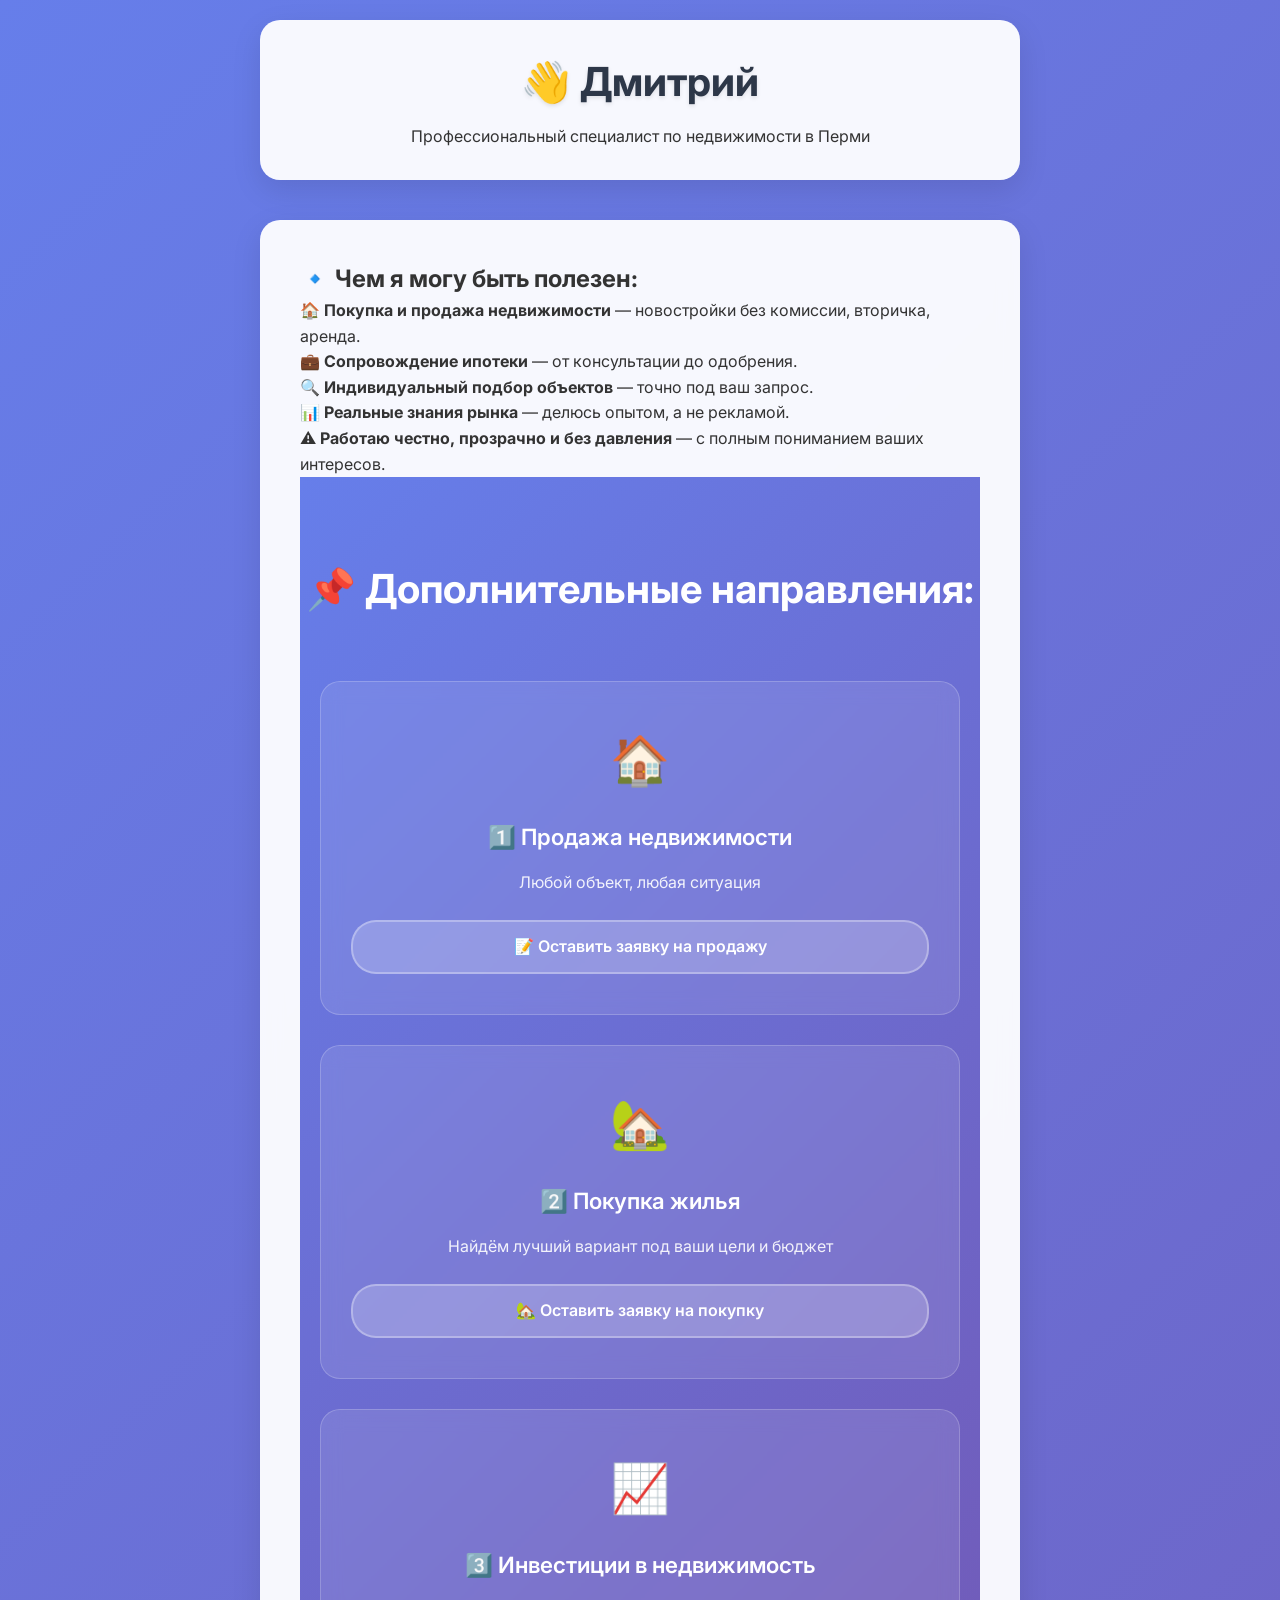
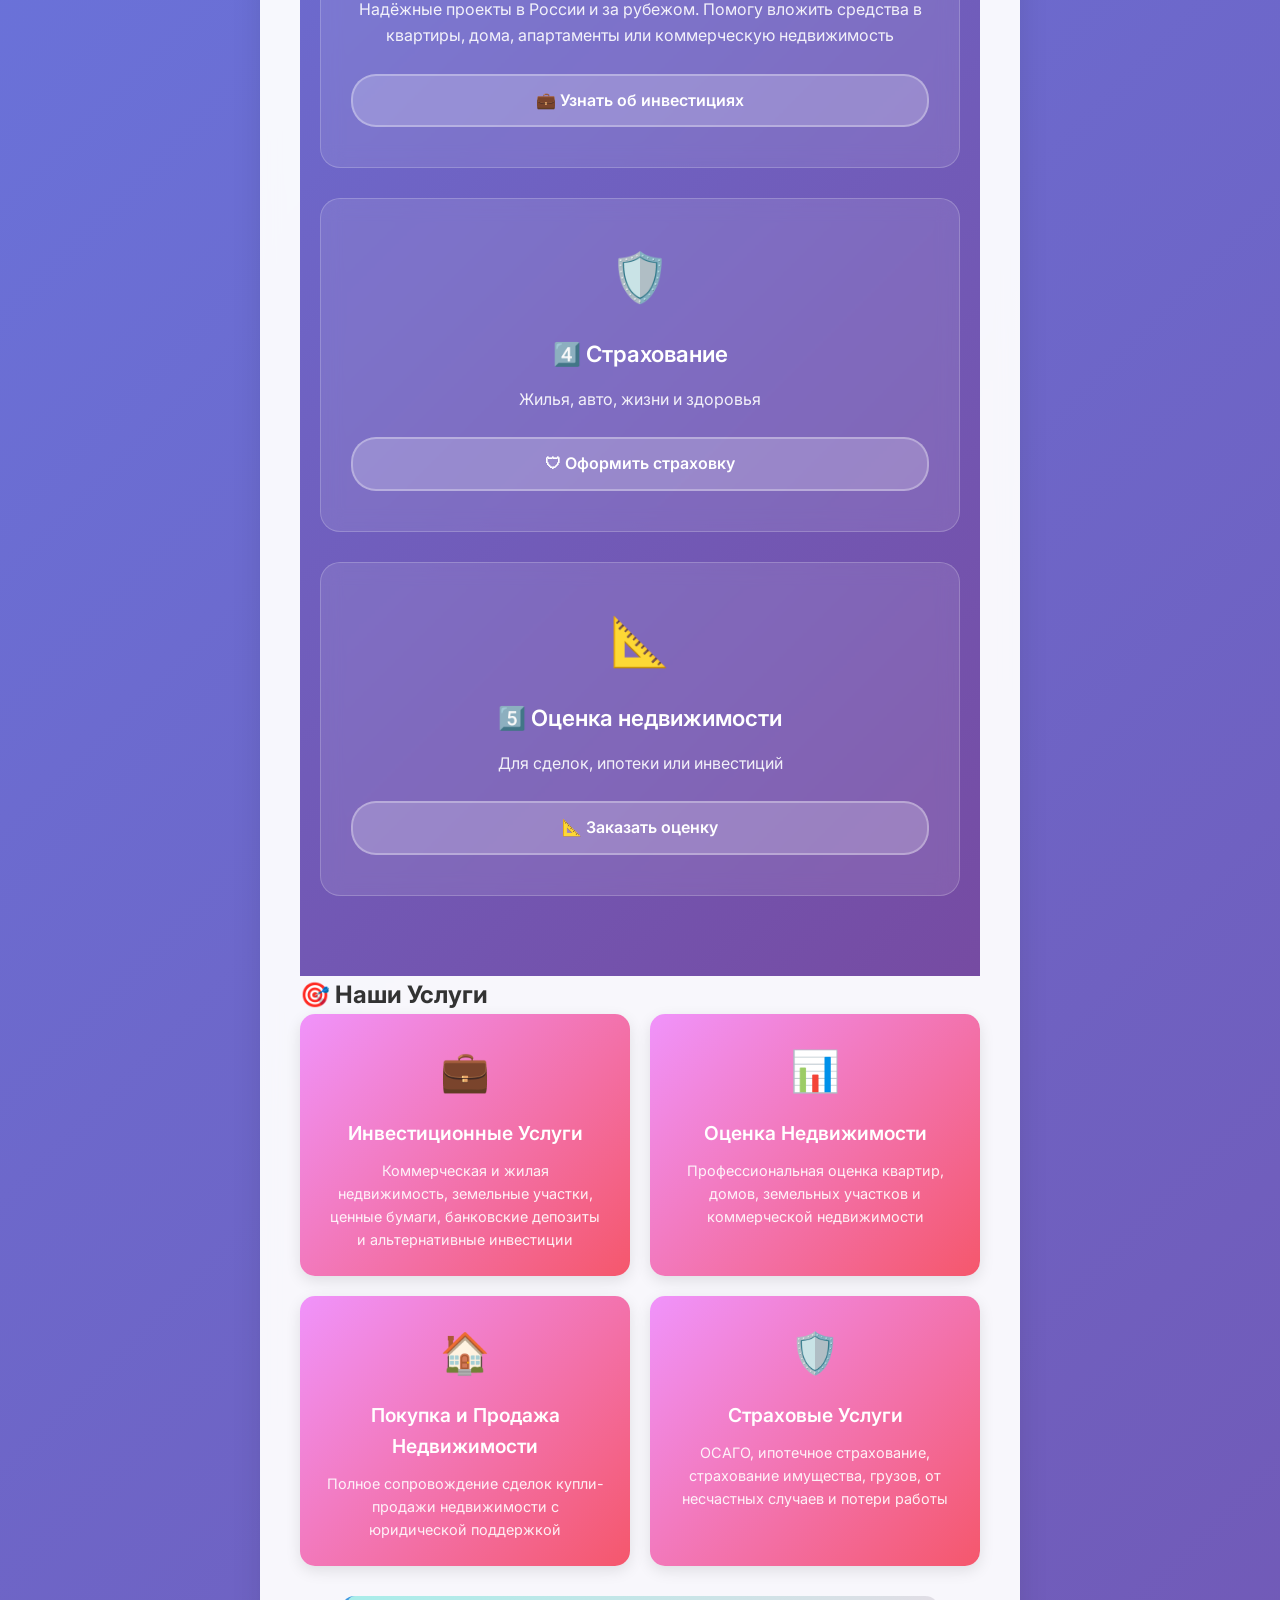
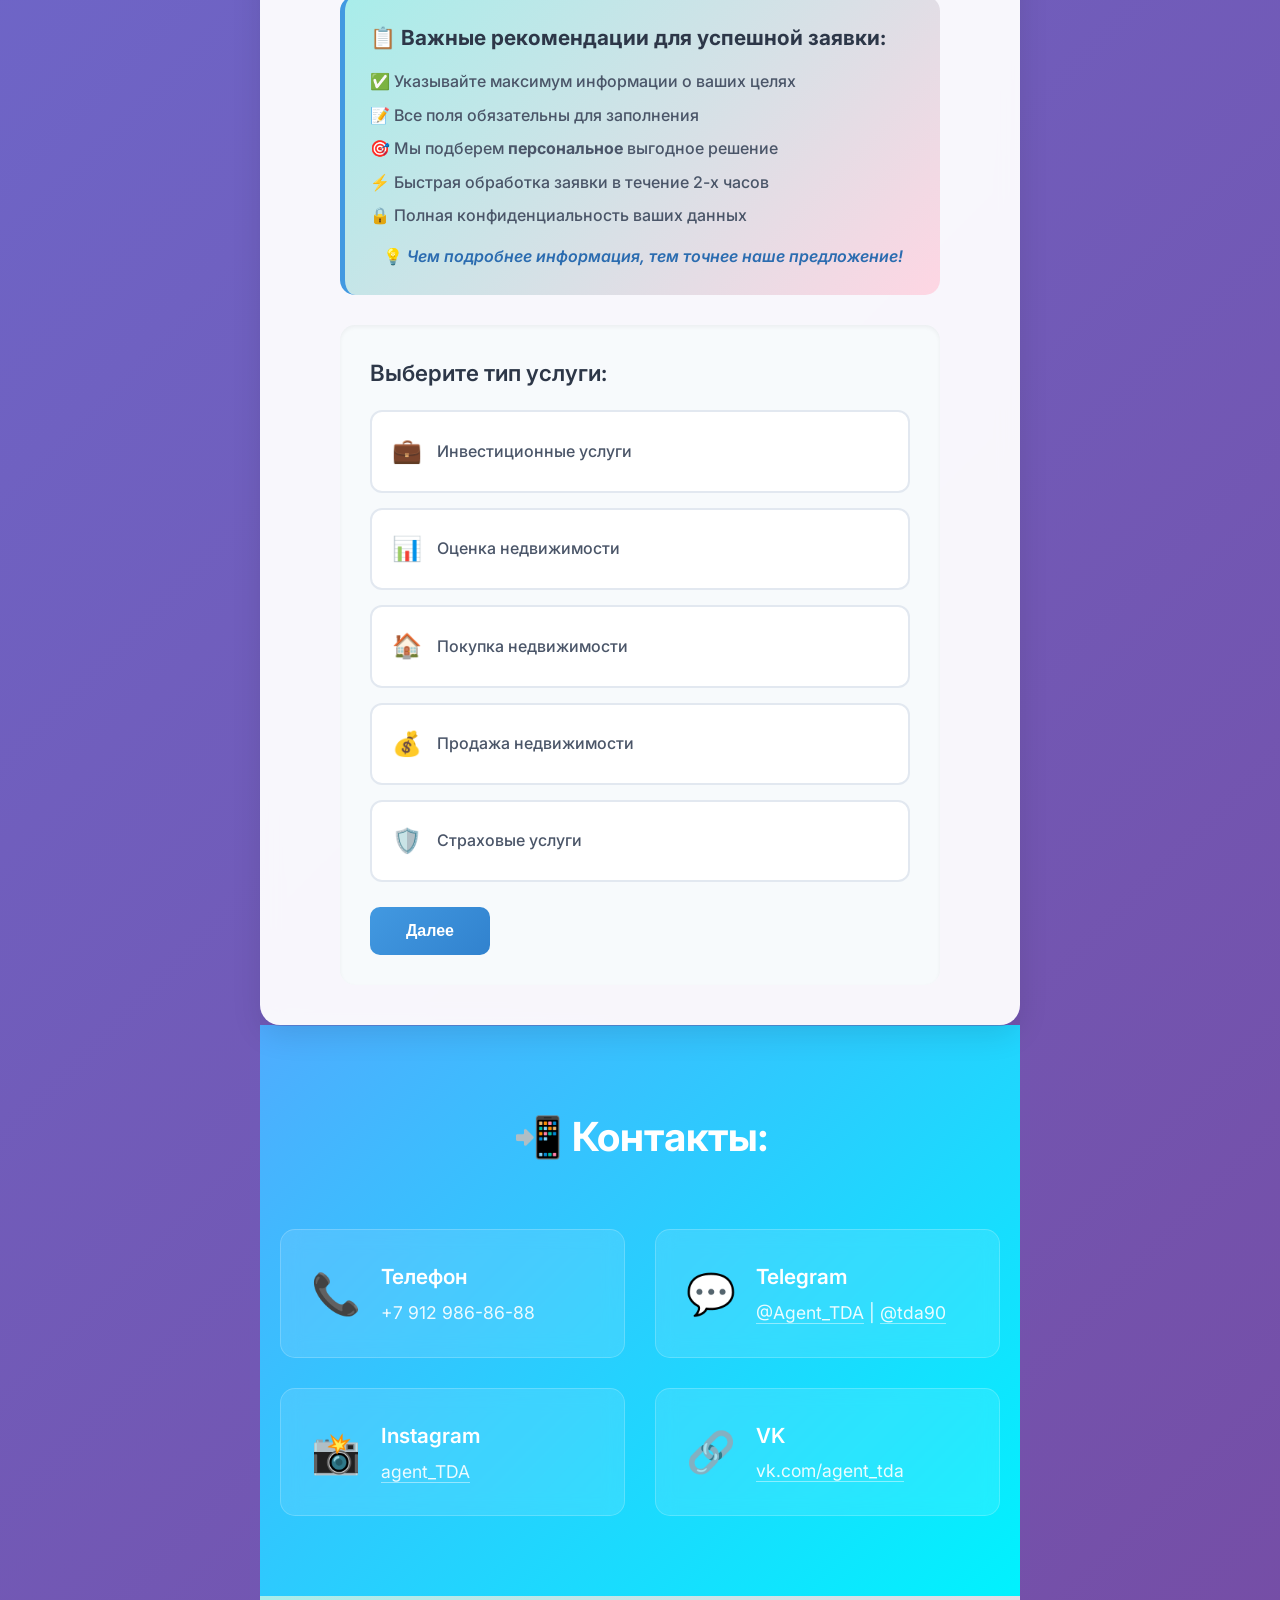
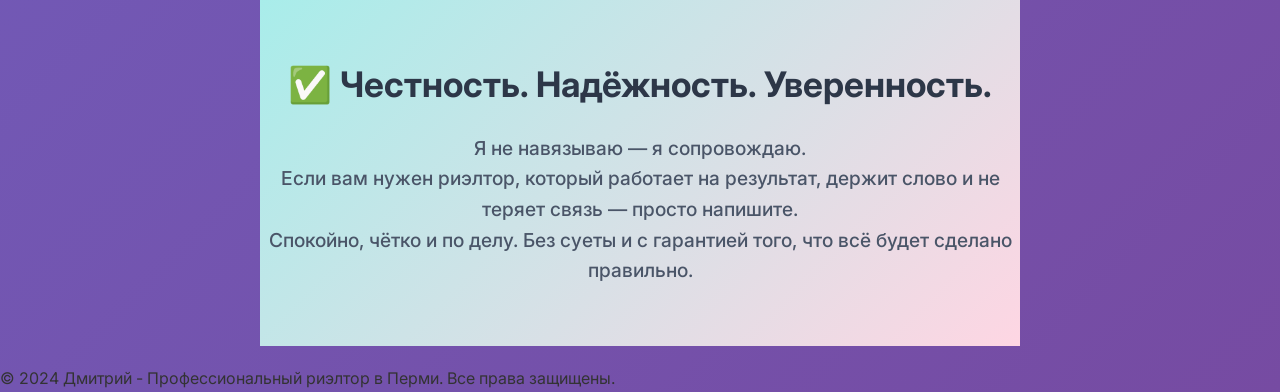
==== index.html @ 32c9fe20 "Add files via upload" ====
<!DOCTYPE html>
<html lang="ru">
<head>
    <meta charset="UTF-8">
    <meta name="viewport" content="width=device-width, initial-scale=1.0">
    <title>Дмитрий - Профессиональный риэлтор в Перми</title>
    <link rel="stylesheet" href="style.css">
    <link rel="preconnect" href="https://fonts.googleapis.com">
    <link rel="preconnect" href="https://fonts.gstatic.com" crossorigin>
    <link href="https://fonts.googleapis.com/css2?family=Inter:wght@300;400;500;600;700&display=swap" rel="stylesheet">
</head>
<body>
    <div class="container">
        <div class="header">
            <div class="logo">
                <h1>👋 Дмитрий</h1>
                <p class="tagline">Профессиональный специалист по недвижимости в Перми</p>
            </div>
        </div>

        <main class="main">
            <div class="welcome-section">
                <div class="intro-text">
                    <h2>🔹 Чем я могу быть полезен:</h2>
                    <div class="services-list">
                        <p>🏠 <strong>Покупка и продажа недвижимости</strong> — новостройки без комиссии, вторичка, аренда.</p>
                        <p>💼 <strong>Сопровождение ипотеки</strong> — от консультации до одобрения.</p>
                        <p>🔍 <strong>Индивидуальный подбор объектов</strong> — точно под ваш запрос.</p>
                        <p>📊 <strong>Реальные знания рынка</strong> — делюсь опытом, а не рекламой.</p>
                        <p>⚠️ <strong>Работаю честно, прозрачно и без давления</strong> — с полным пониманием ваших интересов.</p>
                    </div>
                </div>
            </div>

            <div class="services-section">
                <h2>📌 Дополнительные направления:</h2>
                <div class="services-grid">
                    <div class="service-card">
                        <div class="service-icon">🏠</div>
                        <h3>1️⃣ Продажа недвижимости</h3>
                        <p>Любой объект, любая ситуация</p>
                        <a href="https://t.me/tda_anketa_pBot?start=prodazha" class="service-btn" target="_blank">📝 Оставить заявку на продажу</a>
                    </div>
                    <div class="service-card">
                        <div class="service-icon">🏡</div>
                        <h3>2️⃣ Покупка жилья</h3>
                        <p>Найдём лучший вариант под ваши цели и бюджет</p>
                        <a href="https://t.me/tda_anketa_poBot?start=pokupka" class="service-btn" target="_blank">🏡 Оставить заявку на покупку</a>
                    </div>
                    <div class="service-card">
                        <div class="service-icon">📈</div>
                        <h3>3️⃣ Инвестиции в недвижимость</h3>
                        <p>Надёжные проекты в России и за рубежом. Помогу вложить средства в квартиры, дома, апартаменты или коммерческую недвижимость</p>
                        <a href="https://t.me/tda_anketa_invBot?start=investicii" class="service-btn" target="_blank">💼 Узнать об инвестициях</a>
                    </div>
                    <div class="service-card">
                        <div class="service-icon">🛡️</div>
                        <h3>4️⃣ Страхование</h3>
                        <p>Жилья, авто, жизни и здоровья</p>
                        <a href="https://t.me/tda_anketa_StrBot?start=strahovanie" class="service-btn" target="_blank">🛡 Оформить страховку</a>
                    </div>
                    <div class="service-card">
                        <div class="service-icon">📐</div>
                        <h3>5️⃣ Оценка недвижимости</h3>
                        <p>Для сделок, ипотеки или инвестиций</p>
                        <a href="https://t.me/tda_anketa_OceBot?start=ocenka" class="service-btn" target="_blank">📐 Заказать оценку</a>
                    </div>
                </div>
            </div>

            <div class="services">
                <h2>🎯 Наши Услуги</h2>
                <div class="benefits-grid">
                    <div class="benefit-card">
                        <span class="benefit-icon">💼</span>
                        <h3>Инвестиционные Услуги</h3>
                        <p>Коммерческая и жилая недвижимость, земельные участки, ценные бумаги, банковские депозиты и альтернативные инвестиции</p>
                    </div>
                    <div class="benefit-card">
                        <span class="benefit-icon">📊</span>
                        <h3>Оценка Недвижимости</h3>
                        <p>Профессиональная оценка квартир, домов, земельных участков и коммерческой недвижимости</p>
                    </div>
                    <div class="benefit-card">
                        <span class="benefit-icon">🏠</span>
                        <h3>Покупка и Продажа Недвижимости</h3>
                        <p>Полное сопровождение сделок купли-продажи недвижимости с юридической поддержкой</p>
                    </div>
                    <div class="benefit-card">
                        <span class="benefit-icon">🛡️</span>
                        <h3>Страховые Услуги</h3>
                        <p>ОСАГО, ипотечное страхование, страхование имущества, грузов, от несчастных случаев и потери работы</p>
                    </div>
                </div>
            </div>

            <div class="form-container">
                <div class="recommendations">
                    <h3>📋 Важные рекомендации для успешной заявки:</h3>
                    <ul>
                        <li>✅ Указывайте максимум информации о ваших целях</li>
                        <li>📝 Все поля обязательны для заполнения</li>
                        <li>🎯 Мы подберем <strong>персональное</strong> выгодное решение</li>
                        <li>⚡ Быстрая обработка заявки в течение 2-х часов</li>
                        <li>🔒 Полная конфиденциальность ваших данных</li>
                    </ul>
                    <p class="tip">💡 <em>Чем подробнее информация, тем точнее наше предложение!</em></p>
                </div>

                <form id="investmentForm" class="investment-form">
                    <div class="step" id="step1">
                        <h3>Выберите тип услуги:</h3>
                        <div class="options">
                            <label class="option">
                                <input type="radio" name="service_type" value="💼 Инвестиционные услуги">
                                <span class="option-content">
                                    <span class="option-icon">💼</span>
                                    <span class="option-text">Инвестиционные услуги</span>
                                </span>
                            </label>
                            <label class="option">
                                <input type="radio" name="service_type" value="📊 Оценка недвижимости">
                                <span class="option-content">
                                    <span class="option-icon">📊</span>
                                    <span class="option-text">Оценка недвижимости</span>
                                </span>
                            </label>
                            <label class="option">
                                <input type="radio" name="service_type" value="🏠 Покупка недвижимости">
                                <span class="option-content">
                                    <span class="option-icon">🏠</span>
                                    <span class="option-text">Покупка недвижимости</span>
                                </span>
                            </label>
                            <label class="option">
                                <input type="radio" name="service_type" value="💰 Продажа недвижимости">
                                <span class="option-content">
                                    <span class="option-icon">💰</span>
                                    <span class="option-text">Продажа недвижимости</span>
                                </span>
                            </label>
                            <label class="option">
                                <input type="radio" name="service_type" value="🛡️ Страховые услуги">
                                <span class="option-content">
                                    <span class="option-icon">🛡️</span>
                                    <span class="option-text">Страховые услуги</span>
                                </span>
                            </label>
                        </div>
                        <button type="button" class="btn btn-primary" onclick="nextStep(2)">Далее</button>
                    </div>

                    <div class="step" id="step1_investment" style="display: none;">
                        <h3>💼 Выберите направление инвестиций:</h3>
                        <div class="options">
                            <a href="#" class="option-link" data-bot="investment">
                                <div class="option">
                                    <span>🏢 Коммерческая недвижимость</span>
                                </div>
                            </a>
                            <a href="#" class="option-link" data-bot="investment">
                                <div class="option">
                                    <span>🏠 Жилая недвижимость</span>
                                </div>
                            </a>
                            <a href="#" class="option-link" data-bot="investment">
                                <div class="option">
                                    <span>🌱 Земельные участки</span>
                                </div>
                            </a>
                            <a href="#" class="option-link" data-bot="investment">
                                <div class="option">
                                    <span>📈 Ценные бумаги</span>
                                </div>
                            </a>
                            <a href="#" class="option-link" data-bot="investment">
                                <div class="option">
                                    <span>🏦 Банковские депозиты</span>
                                </div>
                            </a>
                            <a href="#" class="option-link" data-bot="investment">
                                <div class="option">
                                    <span>💎 Альтернативные инвестиции</span>
                                </div>
                            </a>
                        </div>
                        <p class="hint">💡 <em>Нажмите на интересующее направление для перехода к Telegram-боту</em></p>
                    </div>

                    <div class="step" id="step1_appraisal" style="display: none;">
                        <h3>🏠 Выберите тип объекта для оценки:</h3>
                        <div class="options">
                            <a href="#" class="option-link" data-bot="appraisal">
                                <div class="option">
                                    <span>🏠 Квартира</span>
                                </div>
                            </a>
                            <a href="#" class="option-link" data-bot="appraisal">
                                <div class="option">
                                    <span>🏡 Дом</span>
                                </div>
                            </a>
                            <a href="#" class="option-link" data-bot="appraisal">
                                <div class="option">
                                    <span>🌱 Земельный участок</span>
                                </div>
                            </a>
                            <a href="#" class="option-link" data-bot="appraisal">
                                <div class="option">
                                    <span>🏢 Коммерческая недвижимость</span>
                                </div>
                            </a>
                        </div>
                        <p class="hint">💡 <em>Нажмите на тип объекта для перехода к Telegram-боту оценки</em></p>
                    </div>

                    <div class="step" id="step1_property" style="display: none;">
                        <h3>🏠 Выберите услугу по недвижимости:</h3>
                        <div class="options">
                            <a href="#" class="option-link" data-bot="property_buy">
                                <div class="option">
                                    <span>🛒 Покупка недвижимости</span>
                                </div>
                            </a>
                            <a href="#" class="option-link" data-bot="property_sell">
                                <div class="option">
                                    <span>💰 Продажа недвижимости</span>
                                </div>
                            </a>
                        </div>
                        <p class="hint">💡 <em>Выберите нужную услугу для перехода к соответствующему Telegram-боту</em></p>
                    </div>

                    <div class="step" id="step1_insurance" style="display: none;">
                        <h3>🛡️ Выберите тип страхования:</h3>
                        <div class="options">
                            <a href="#" class="option-link" data-bot="insurance_osago">
                                <div class="option">
                                    <span>🚗 ОСАГО</span>
                                </div>
                            </a>
                            <a href="#" class="option-link" data-bot="insurance_mortgage">
                                <div class="option">
                                    <span>🏠 Ипотечное страхование</span>
                                </div>
                            </a>
                            <a href="#" class="option-link" data-bot="insurance_property">
                                <div class="option">
                                    <span>🏡 Страхование имущества</span>
                                </div>
                            </a>
                            <a href="#" class="option-link" data-bot="insurance_cargo">
                                <div class="option">
                                    <span>📦 Страхование грузов</span>
                                </div>
                            </a>
                            <a href="#" class="option-link" data-bot="insurance_tick">
                                <div class="option">
                                    <span>🦟 Антиклещевое страхование</span>
                                </div>
                            </a>
                            <a href="#" class="option-link" data-bot="insurance_accident">
                                <div class="option">
                                    <span>⚕️ От несчастных случаев</span>
                                </div>
                            </a>
                            <a href="#" class="option-link" data-bot="insurance_unemployment">
                                <div class="option">
                                    <span>💼 От потери работы</span>
                                </div>
                            </a>
                        </div>
                        <p class="hint">💡 <em>Выберите тип страхования для перехода к соответствующему Telegram-боту</em></p>
                    </div>

                    <div class="step" id="step2" style="display: none;">
                        <h3>💰 Укажите сумму или бюджет:</h3>
                        <input type="text" id="amount" name="amount" placeholder="Например: 500000, 1000000, 5000000" required>
                        <p class="hint">💡 <em>Например: 500000, 1000000, 5000000</em></p>
                        <div class="step-buttons">
                            <button type="button" class="btn btn-secondary" onclick="prevStep(1)">🔙 Назад</button>
                            <button type="button" class="btn btn-primary" onclick="nextStep(3)">Далее</button>
                        </div>
                    </div>

                    <div class="step" id="step3" style="display: none;">
                        <h3>📅 Укажите срок или период:</h3>
                        <input type="text" id="term" name="term" placeholder="Например: 6 месяцев, 1 год, 2-3 года, долгосрочно" required>
                        <p class="hint">⏰ <em>Например: 6 месяцев, 1 год, 2-3 года, долгосрочно</em></p>
                        <p class="tip">💡 <strong>Подсказка:</strong> Чем дольше срок, тем выше потенциальная доходность! 📈</p>
                        <div class="step-buttons">
                            <button type="button" class="btn btn-secondary" onclick="prevStep(2)">🔙 Назад</button>
                            <button type="button" class="btn btn-primary" onclick="nextStep(4)">Далее</button>
                        </div>
                    </div>

                    <div class="step" id="step4" style="display: none;">
                        <h3>📝 Замечательно! Есть ли у вас дополнительные пожелания или комментарии?</h3>
                        <textarea id="comment" name="comment" placeholder="Например: предпочтения по регионам, уровень риска, особые требования" rows="4"></textarea>
                        <p class="hint">💭 <em>Например: предпочтения по регионам, уровень риска, особые требования</em></p>
                        <p class="tip">✨ Любая дополнительная информация поможет нам подобрать идеальный вариант!</p>
                        <div class="step-buttons">
                            <button type="button" class="btn btn-secondary" onclick="prevStep(3)">🔙 Назад</button>
                            <button type="button" class="btn btn-primary" onclick="nextStep(5)">Далее</button>
                        </div>
                    </div>

                    <div class="step" id="step5" style="display: none;">
                        <h3>📸 Хотите добавить фотографии?</h3>
                        <p class="description">🖼️ Вы можете приложить изображения, которые помогут лучше понять ваши потребности:</p>
                        <ul class="photo-examples">
                            <li>• Примеры желаемой недвижимости</li>
                            <li>• Документы или справки</li>
                            <li>• Любые визуальные материалы</li>
                        </ul>
                        <p class="tip">💡 <em>Фото помогут нашим экспертам дать более точные рекомендации!</em></p>
                        
                        <div class="photo-upload">
                            <input type="file" id="photos" name="photos" multiple accept="image/*" onchange="handlePhotoUpload(event)">
                            <label for="photos" class="upload-label">
                                <span class="upload-icon">📷</span>
                                <span>Выберите фотографии</span>
                            </label>
                            <div id="photoPreview" class="photo-preview"></div>
                        </div>
                        
                        <div class="step-buttons">
                            <button type="button" class="btn btn-secondary" onclick="prevStep(4)">🔙 Назад</button>
                            <button type="button" class="btn btn-primary" onclick="nextStep(6)">Далее</button>
                        </div>
                    </div>

                    <div class="step" id="step6" style="display: none;">
                        <h3>📞 Почти готово! Укажите ваше имя и номер телефона для связи:</h3>
                        <input type="text" id="contact" name="contact" placeholder="Например: Иван Петров, +7 (999) 123-45-67" required>
                        <p class="hint">👤 <em>Например: Иван Петров, +7 (999) 123-45-67</em></p>
                        <p class="security">🔒 Ваши данные надежно защищены и используются только для связи с вами!</p>
                        <div class="step-buttons">
                            <button type="button" class="btn btn-secondary" onclick="prevStep(5)">🔙 Назад</button>
                            <button type="submit" class="btn btn-success">🚀 Отправить заявку</button>
                        </div>
                    </div>
                </form>
            </div>
        </main>

        <div class="contact-section">
            <h2>📲 Контакты:</h2>
            <div class="contact-info">
                <div class="contact-item">
                    <span class="contact-icon">📞</span>
                    <div>
                        <h3>Телефон</h3>
                        <p>+7 912 986-86-88</p>
                    </div>
                </div>
                <div class="contact-item">
                    <span class="contact-icon">💬</span>
                    <div>
                        <h3>Telegram</h3>
                        <p><a href="https://t.me/Agent_TDA" target="_blank">@Agent_TDA</a> | <a href="https://t.me/tda90" target="_blank">@tda90</a></p>
                    </div>
                </div>
                <div class="contact-item">
                    <span class="contact-icon">📸</span>
                    <div>
                        <h3>Instagram</h3>
                        <p><a href="https://www.instagram.com/agent_TDA" target="_blank">agent_TDA</a></p>
                    </div>
                </div>
                <div class="contact-item">
                    <span class="contact-icon">🔗</span>
                    <div>
                        <h3>VK</h3>
                        <p><a href="https://vk.com/agent_tda" target="_blank">vk.com/agent_tda</a></p>
                    </div>
                </div>
            </div>
        </div>

         <div class="motto-section">
             <h2>✅ Честность. Надёжность. Уверенность.</h2>
             <p>Я не навязываю — я сопровождаю.<br>
             Если вам нужен риэлтор, который работает на результат, держит слово и не теряет связь — просто напишите.<br>
             Спокойно, чётко и по делу. Без суеты и с гарантией того, что всё будет сделано правильно.</p>
         </div>

         <div id="successModal" class="modal" style="display: none;">
            <div class="modal-content">
                <h2>🎉 Поздравляем! Ваша заявка успешно отправлена!</h2>
                <div class="success-details">
                    <p>✅ Заявка принята и передана нашим экспертам</p>
                    <p>📞 Наш консультант свяжется с вами в течение 2-х часов</p>
                    <p>💼 Мы подготовим персональное предложение</p>
                </div>
                <p class="success-message">🚀 <strong>Спасибо за доверие! Вместе к финансовому успеху!</strong> 💎</p>
                <button class="btn btn-primary" onclick="closeModal()">Закрыть</button>
            </div>
        </div>
    </div>

    <footer>
        <p>&copy; 2024 Дмитрий - Профессиональный риэлтор в Перми. Все права защищены.</p>
    </footer>

    <script src="script.js"></script>
</body>
</html>
---- style.css ----
* {
    margin: 0;
    padding: 0;
    box-sizing: border-box;
}

body {
    font-family: 'Inter', -apple-system, BlinkMacSystemFont, 'Segoe UI', Roboto, sans-serif;
    line-height: 1.6;
    color: #333;
    background: linear-gradient(135deg, #667eea 0%, #764ba2 100%);
    min-height: 100vh;
}

.container {
    max-width: 800px;
    margin: 0 auto;
    padding: 20px;
}

.header {
    text-align: center;
    margin-bottom: 40px;
    background: rgba(255, 255, 255, 0.95);
    border-radius: 20px;
    padding: 30px;
    box-shadow: 0 10px 30px rgba(0, 0, 0, 0.1);
    backdrop-filter: blur(10px);
}

.header h1 {
    font-size: 2.5rem;
    font-weight: 700;
    color: #2d3748;
    margin-bottom: 10px;
    text-shadow: 0 2px 4px rgba(0, 0, 0, 0.1);
}

.subtitle {
    font-size: 1.2rem;
    color: #4a5568;
    font-weight: 500;
}

.main {
    background: rgba(255, 255, 255, 0.95);
    border-radius: 20px;
    padding: 40px;
    box-shadow: 0 10px 30px rgba(0, 0, 0, 0.1);
    backdrop-filter: blur(10px);
}

.benefits {
    margin-bottom: 40px;
}

.services-section {
    padding: 80px 0;
    background: linear-gradient(135deg, #667eea 0%, #764ba2 100%);
    color: white;
}

.services-section h2 {
    text-align: center;
    margin-bottom: 60px;
    font-size: 2.5rem;
    font-weight: 700;
    color: white;
}

.services-grid {
    display: grid;
    grid-template-columns: repeat(auto-fit, minmax(320px, 1fr));
    gap: 30px;
    max-width: 1400px;
    margin: 0 auto;
    padding: 0 20px;
}

.service-card {
    background: rgba(255, 255, 255, 0.1);
    padding: 40px 30px;
    border-radius: 20px;
    text-align: center;
    backdrop-filter: blur(10px);
    border: 1px solid rgba(255, 255, 255, 0.2);
    transition: all 0.3s ease;
    display: flex;
    flex-direction: column;
    justify-content: space-between;
}

.service-card:hover {
    transform: translateY(-10px);
    background: rgba(255, 255, 255, 0.2);
}

.service-icon {
    font-size: 3rem;
    margin-bottom: 20px;
    display: block;
}

.service-card h3 {
    font-size: 1.4rem;
    margin-bottom: 15px;
    font-weight: 600;
}

.service-card p {
    font-size: 1rem;
    line-height: 1.6;
    opacity: 0.9;
    margin-bottom: 25px;
    flex-grow: 1;
}

.service-btn {
    display: inline-block;
    background: rgba(255, 255, 255, 0.2);
    color: white;
    padding: 12px 24px;
    border-radius: 25px;
    text-decoration: none;
    font-weight: 600;
    transition: all 0.3s ease;
    border: 2px solid rgba(255, 255, 255, 0.3);
    margin-top: auto;
}

.service-btn:hover {
    background: rgba(255, 255, 255, 0.3);
    transform: scale(1.05);
    border-color: rgba(255, 255, 255, 0.5);
}

.benefits h2 {
    font-size: 1.8rem;
    color: #2d3748;
    margin-bottom: 20px;
    text-align: center;
    font-weight: 600;
}

.benefits-grid {
    display: grid;
    grid-template-columns: repeat(auto-fit, minmax(250px, 1fr));
    gap: 20px;
    margin-bottom: 30px;
}

.benefit-card {
    background: linear-gradient(135deg, #f093fb 0%, #f5576c 100%);
    color: white;
    padding: 25px;
    border-radius: 15px;
    text-align: center;
    box-shadow: 0 5px 15px rgba(0, 0, 0, 0.1);
    transition: transform 0.3s ease, box-shadow 0.3s ease;
}

.benefit-card:hover {
    transform: translateY(-5px);
    box-shadow: 0 10px 25px rgba(0, 0, 0, 0.2);
}

.benefit-icon {
    font-size: 2.5rem;
    display: block;
    margin-bottom: 15px;
}

.benefit-card h3 {
    font-size: 1.2rem;
    font-weight: 600;
    margin-bottom: 10px;
}

.benefit-card p {
    font-size: 0.9rem;
    opacity: 0.9;
}

.motto-section {
    padding: 60px 0;
    background: linear-gradient(135deg, #a8edea 0%, #fed6e3 100%);
    text-align: center;
}

.motto-section h2 {
    font-size: 2.2rem;
    color: #2d3748;
    margin-bottom: 20px;
    font-weight: 700;
}

.motto-section p {
    font-size: 1.2rem;
    color: #4a5568;
    max-width: 800px;
    margin: 0 auto;
    line-height: 1.6;
    font-weight: 500;
}

.form-container {
    max-width: 600px;
    margin: 0 auto;
}

.recommendations {
    background: linear-gradient(135deg, #a8edea 0%, #fed6e3 100%);
    padding: 25px;
    border-radius: 15px;
    margin-bottom: 30px;
    border-left: 5px solid #4299e1;
}

.recommendations h3 {
    color: #2d3748;
    margin-bottom: 15px;
    font-size: 1.3rem;
}

.recommendations ul {
    list-style: none;
    margin-bottom: 15px;
}

.recommendations li {
    margin-bottom: 8px;
    color: #4a5568;
    font-weight: 500;
}

.tip {
    color: #2b6cb0;
    font-weight: 600;
    text-align: center;
    margin-top: 15px;
}

.investment-form {
    background: #f7fafc;
    padding: 30px;
    border-radius: 15px;
    box-shadow: inset 0 2px 4px rgba(0, 0, 0, 0.05);
}

.step {
    animation: fadeIn 0.5s ease-in;
}

@keyframes fadeIn {
    from { opacity: 0; transform: translateY(20px); }
    to { opacity: 1; transform: translateY(0); }
}

.step h3 {
    color: #2d3748;
    margin-bottom: 20px;
    font-size: 1.4rem;
    font-weight: 600;
}

.options {
    display: flex;
    flex-direction: column;
    gap: 15px;
    margin-bottom: 25px;
}

.option {
    display: block;
    cursor: pointer;
    background: white;
    border: 2px solid #e2e8f0;
    border-radius: 12px;
    padding: 20px;
    transition: all 0.3s ease;
    position: relative;
}

.option:hover {
    border-color: #4299e1;
    box-shadow: 0 5px 15px rgba(66, 153, 225, 0.1);
    transform: translateY(-2px);
}

/* Стили для ссылок-опций */
.option-link {
    text-decoration: none;
    color: inherit;
    display: block;
}

.option-link:hover {
    text-decoration: none;
}

.option-link .option {
    justify-content: center;
    text-align: center;
}

.option-link .option:hover {
    background: linear-gradient(135deg, #4CAF50, #45a049);
    color: white;
    border-color: #4CAF50;
}

.option-link .option span {
    font-size: 18px;
    font-weight: 600;
}

/* Подсказка */
.hint {
    text-align: center;
    color: #666;
    font-size: 14px;
    margin-top: 15px;
    padding: 10px;
    background: #f9f9f9;
    border-radius: 8px;
    border-left: 4px solid #4CAF50;
}

.option input[type="radio"] {
    position: absolute;
    opacity: 0;
    cursor: pointer;
}

.option input[type="radio"]:checked + .option-content {
    color: #2b6cb0;
}

.option input[type="radio"]:checked {
    & ~ .option {
        border-color: #4299e1;
        background: linear-gradient(135deg, #ebf8ff 0%, #bee3f8 100%);
    }
}

.option-content {
    display: flex;
    align-items: center;
    gap: 15px;
}

.option-icon {
    font-size: 1.5rem;
}

.option-text {
    font-weight: 500;
    color: #4a5568;
}

input[type="text"], textarea {
    width: 100%;
    padding: 15px;
    border: 2px solid #e2e8f0;
    border-radius: 10px;
    font-size: 1rem;
    font-family: inherit;
    transition: border-color 0.3s ease, box-shadow 0.3s ease;
    background: white;
}

input[type="text"]:focus, textarea:focus {
    outline: none;
    border-color: #4299e1;
    box-shadow: 0 0 0 3px rgba(66, 153, 225, 0.1);
}

textarea {
    resize: vertical;
    min-height: 100px;
}

.hint {
    color: #718096;
    font-size: 0.9rem;
    margin-top: 8px;
    margin-bottom: 15px;
}

.photo-upload {
    margin: 20px 0;
}

.upload-label {
    display: inline-flex;
    align-items: center;
    gap: 10px;
    padding: 15px 25px;
    background: linear-gradient(135deg, #4299e1 0%, #3182ce 100%);
    color: white;
    border-radius: 10px;
    cursor: pointer;
    font-weight: 500;
    transition: all 0.3s ease;
    border: none;
}

.upload-label:hover {
    transform: translateY(-2px);
    box-shadow: 0 5px 15px rgba(66, 153, 225, 0.3);
}

.upload-icon {
    font-size: 1.2rem;
}

input[type="file"] {
    display: none;
}

.photo-preview {
    display: grid;
    grid-template-columns: repeat(auto-fill, minmax(100px, 1fr));
    gap: 10px;
    margin-top: 15px;
}

.photo-item {
    position: relative;
    border-radius: 8px;
    overflow: hidden;
    aspect-ratio: 1;
}

.photo-item img {
    width: 100%;
    height: 100%;
    object-fit: cover;
}

.photo-remove {
    position: absolute;
    top: 5px;
    right: 5px;
    background: rgba(239, 68, 68, 0.9);
    color: white;
    border: none;
    border-radius: 50%;
    width: 25px;
    height: 25px;
    cursor: pointer;
    font-size: 0.8rem;
    display: flex;
    align-items: center;
    justify-content: center;
}

.photo-examples {
    list-style: none;
    margin: 15px 0;
    color: #4a5568;
}

.photo-examples li {
    margin-bottom: 5px;
}

.step-buttons {
    display: flex;
    gap: 15px;
    justify-content: space-between;
    margin-top: 25px;
}

.btn {
    padding: 15px 30px;
    border: none;
    border-radius: 10px;
    font-size: 1rem;
    font-weight: 600;
    cursor: pointer;
    transition: all 0.3s ease;
    text-decoration: none;
    display: inline-flex;
    align-items: center;
    justify-content: center;
    min-width: 120px;
}

.btn-primary {
    background: linear-gradient(135deg, #4299e1 0%, #3182ce 100%);
    color: white;
}

.btn-primary:hover {
    transform: translateY(-2px);
    box-shadow: 0 5px 15px rgba(66, 153, 225, 0.3);
}

.btn-secondary {
    background: #e2e8f0;
    color: #4a5568;
}

.btn-secondary:hover {
    background: #cbd5e0;
    transform: translateY(-2px);
}

.btn-success {
    background: linear-gradient(135deg, #48bb78 0%, #38a169 100%);
    color: white;
    font-size: 1.1rem;
    padding: 18px 35px;
}

.btn-success:hover {
    transform: translateY(-2px);
    box-shadow: 0 5px 15px rgba(72, 187, 120, 0.3);
}

.security {
    background: #f0fff4;
    border: 1px solid #9ae6b4;
    border-radius: 8px;
    padding: 12px;
    color: #22543d;
    font-size: 0.9rem;
    margin-top: 10px;
}

.modal {
    position: fixed;
    top: 0;
    left: 0;
    width: 100%;
    height: 100%;
    background: rgba(0, 0, 0, 0.5);
    display: flex;
    align-items: center;
    justify-content: center;
    z-index: 1000;
    backdrop-filter: blur(5px);
}

.modal-content {
    background: white;
    padding: 40px;
    border-radius: 20px;
    text-align: center;
    max-width: 500px;
    margin: 20px;
    box-shadow: 0 20px 40px rgba(0, 0, 0, 0.2);
    animation: modalAppear 0.3s ease-out;
}

@keyframes modalAppear {
    from {
        opacity: 0;
        transform: scale(0.8) translateY(-50px);
    }
    to {
        opacity: 1;
        transform: scale(1) translateY(0);
    }
}

.modal-content h2 {
    color: #2d3748;
    margin-bottom: 20px;
    font-size: 1.8rem;
}

.success-details {
    margin: 25px 0;
    text-align: left;
}

.success-details p {
    margin-bottom: 10px;
    color: #4a5568;
    font-weight: 500;
}

.success-message {
    background: linear-gradient(135deg, #a8edea 0%, #fed6e3 100%);
    padding: 20px;
    border-radius: 10px;
    margin: 20px 0;
    color: #2d3748;
}

@media (max-width: 768px) {
    .container {
        padding: 10px;
    }
    
    .header {
        padding: 20px;
    }
    
    .header h1 {
        font-size: 2rem;
    }
    
    .main {
        padding: 20px;
    }
    
    .investment-form {
        padding: 20px;
    }
    
    .benefits-grid {
        grid-template-columns: 1fr;
    }
    
    .step-buttons {
        flex-direction: column;
    }
    
    .btn {
        width: 100%;
    }
    
    .modal-content {
        padding: 25px;
        margin: 10px;
    }
}

@media (max-width: 480px) {
    .header h1 {
        font-size: 1.6rem;
    }
    
    .subtitle {
        font-size: 1rem;
    }
    
    .option-content {
        flex-direction: column;
        text-align: center;
        gap: 10px;
    }
    
    .photo-preview {
        grid-template-columns: repeat(auto-fill, minmax(80px, 1fr));
    }
}

.contact-section {
    padding: 80px 0;
    background: linear-gradient(135deg, #4facfe 0%, #00f2fe 100%);
    color: white;
}

.contact-section h2 {
    text-align: center;
    margin-bottom: 60px;
    font-size: 2.5rem;
    font-weight: 700;
}

.contact-info {
    display: grid;
    grid-template-columns: repeat(auto-fit, minmax(280px, 1fr));
    gap: 30px;
    max-width: 1200px;
    margin: 0 auto;
    padding: 0 20px;
}

.contact-item {
    display: flex;
    align-items: center;
    background: rgba(255, 255, 255, 0.1);
    padding: 30px;
    border-radius: 15px;
    backdrop-filter: blur(10px);
    border: 1px solid rgba(255, 255, 255, 0.2);
    transition: all 0.3s ease;
}

.contact-item:hover {
    transform: translateY(-5px);
    background: rgba(255, 255, 255, 0.2);
}

.contact-icon {
    font-size: 2.5rem;
    margin-right: 20px;
}

.contact-item h3 {
    font-size: 1.3rem;
    margin-bottom: 5px;
    font-weight: 600;
}

.contact-item p {
    font-size: 1.1rem;
    opacity: 0.9;
}

.contact-item a {
    color: white;
    text-decoration: none;
    border-bottom: 1px solid rgba(255, 255, 255, 0.5);
    transition: all 0.3s ease;
}

.contact-item a:hover {
    border-bottom-color: white;
    opacity: 1;
}
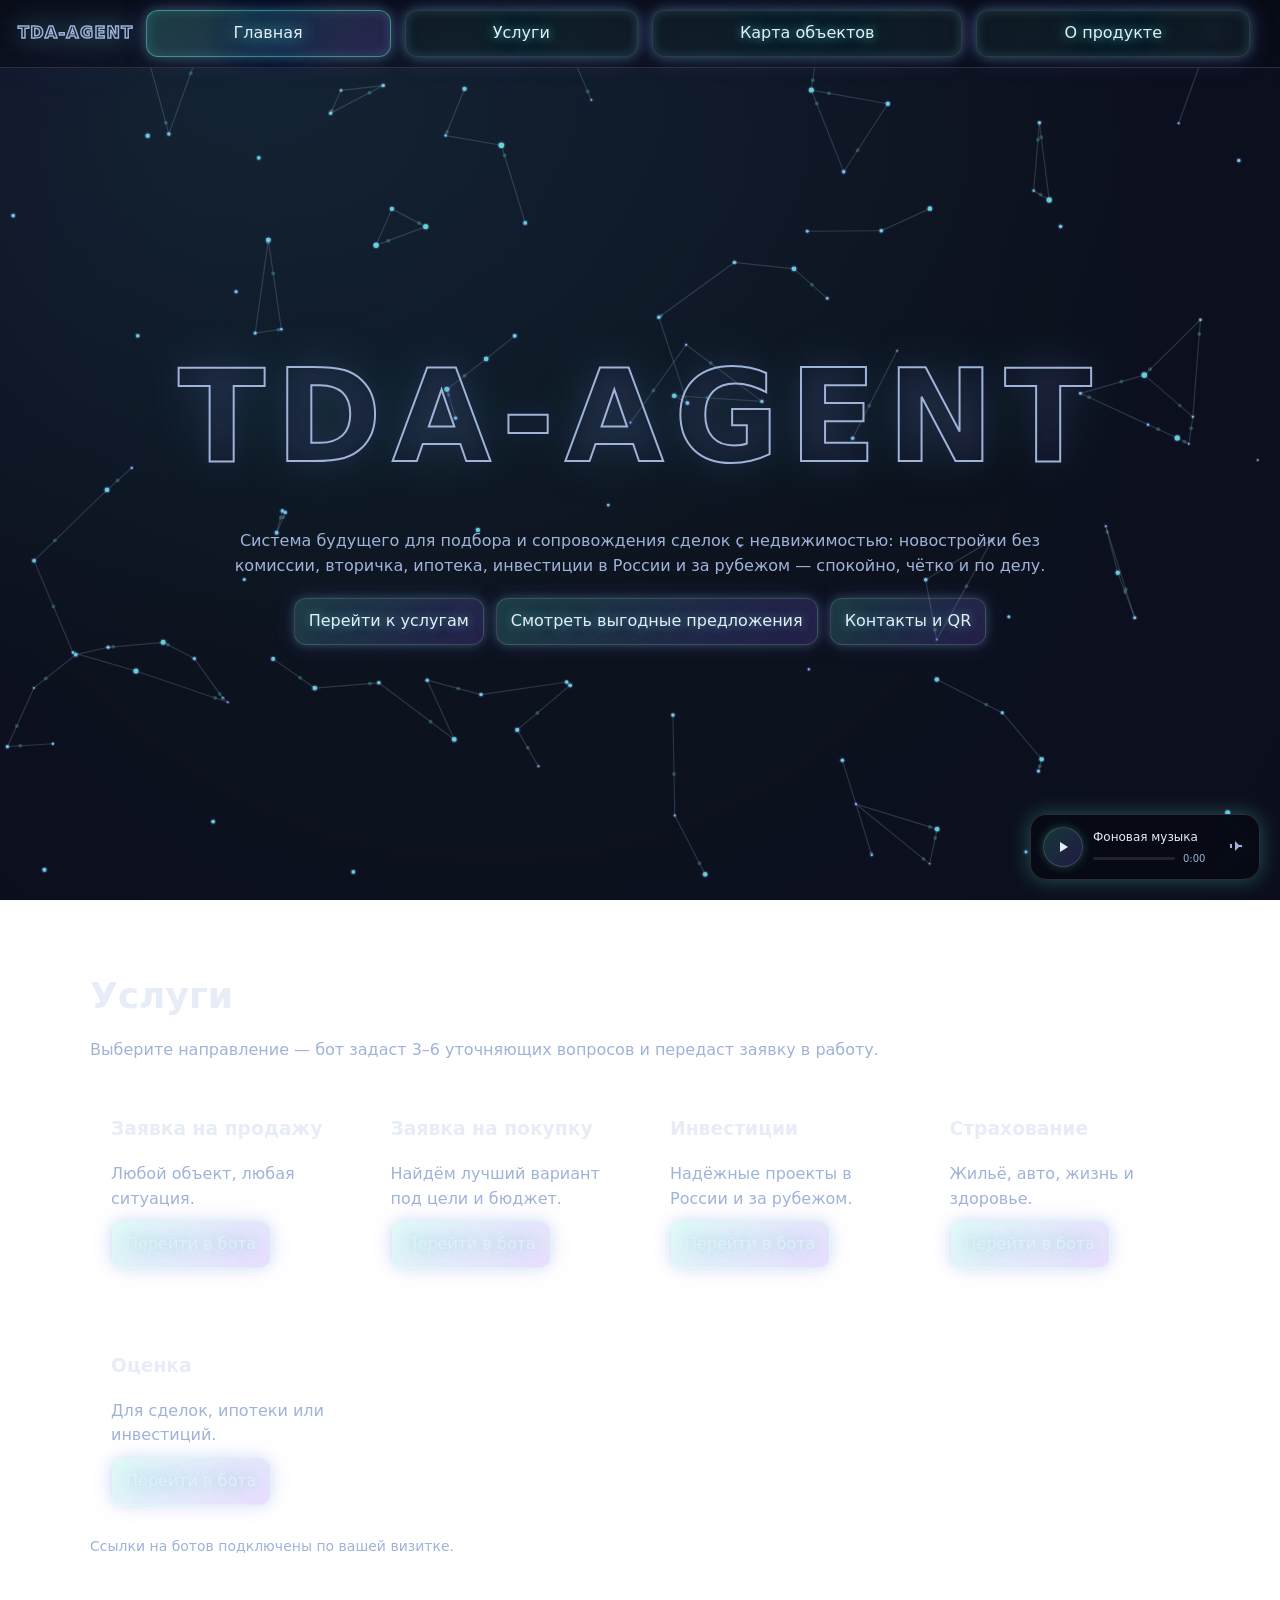
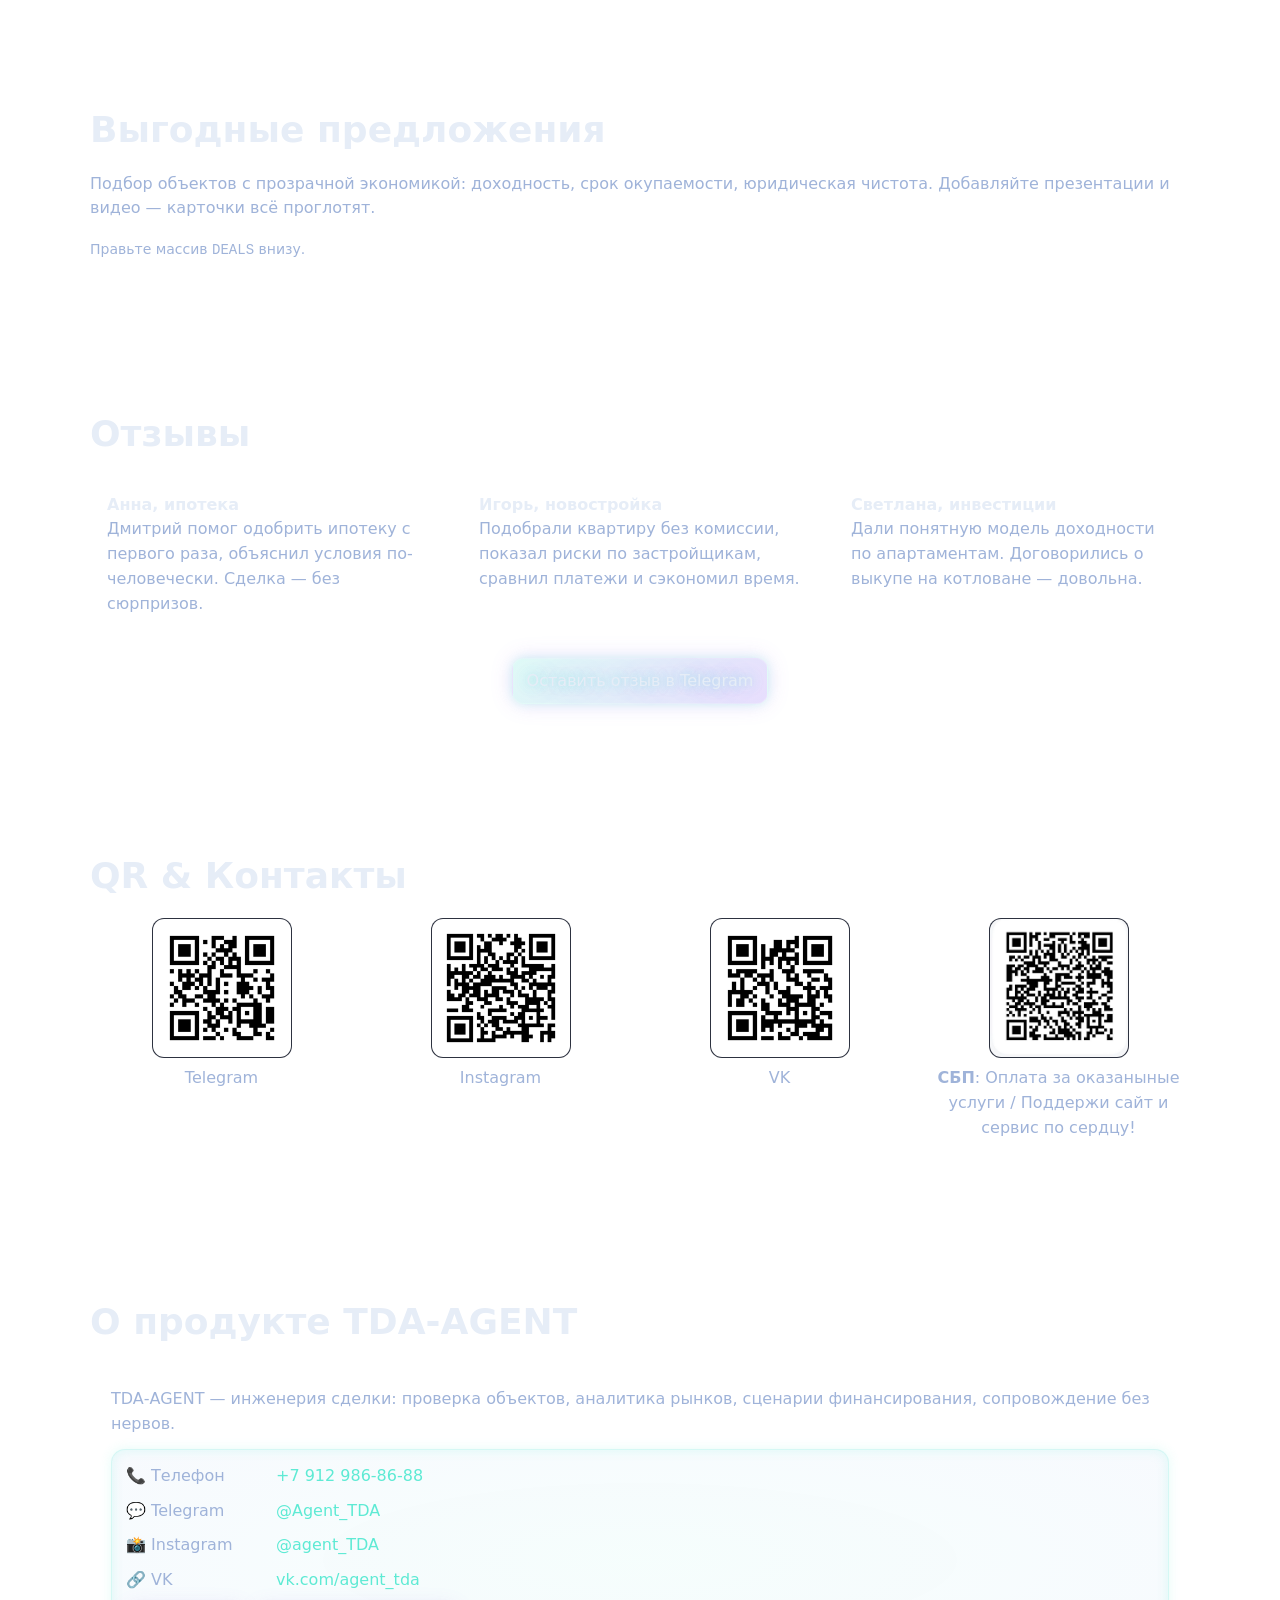
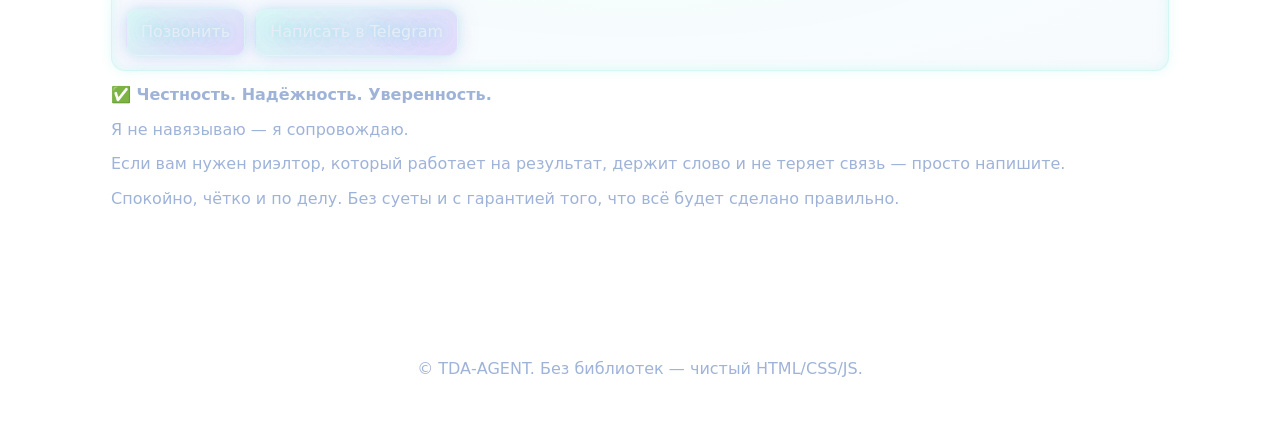
==== commit 206b6063: "Add files via upload" ====
--- a/index.html
+++ b/index.html
@@ -1,408 +1,681 @@
-<!DOCTYPE html>
+<!doctype html>
 <html lang="ru">
 <head>
-    <meta charset="UTF-8">
-    <meta name="viewport" content="width=device-width, initial-scale=1.0">
-    <title>Дмитрий - Профессиональный риэлтор в Перми</title>
-    <link rel="stylesheet" href="style.css">
-    <link rel="preconnect" href="https://fonts.googleapis.com">
-    <link rel="preconnect" href="https://fonts.gstatic.com" crossorigin>
-    <link href="https://fonts.googleapis.com/css2?family=Inter:wght@300;400;500;600;700&display=swap" rel="stylesheet">
+  <meta charset="utf-8"/>
+  <meta name="viewport" content="width=device-width, initial-scale=1"/>
+  <title>TDA‑AGENT — недвижимость и инвестиции</title>
+  <meta name="description" content="Новостройки без комиссии, вторичка, инвестиции РФ/зарубеж, ипотека, страхование, оценка.">
+  <style>
+    :root { --bg1:#070b14; --bg2:#0b1324; --panel:rgba(255,255,255,.04); --stroke:rgba(255,255,255,.14);
+            --text:#e6edf7; --muted:#9fb3d9; --accent:#5eead4; --violet:#8b5cf6; }
+    *{box-sizing:border-box}
+    html,body{margin:0;padding:0;background:radial-gradient(900px 600px at 20% 10%, #0f172a, var(--bg1)) fixed,
+                                      radial-gradient(1000px 700px at 80% 90%, #111827, var(--bg2)) fixed;
+              color:var(--text);font:16px/1.55 system-ui,-apple-system,Segoe UI,Inter,Roboto,Arial,sans-serif;scroll-behavior:smooth;overflow-x:hidden}
+    a{color:var(--accent);text-decoration:none}
+    .container{width:min(1100px,92vw);margin:0 auto}
+    /* Навигация во всю ширину */
+    nav .container{width:100%;max-width:100vw}
+    nav{position:sticky;top:0;z-index:50;background:linear-gradient(180deg, rgba(7,11,20,.85), rgba(7,11,20,.55));backdrop-filter: blur(8px);
+        border-bottom:1px solid var(--stroke)}
+    .nav-wrap{display:grid;grid-template-columns:auto 1fr auto;align-items:center;gap:12px;padding:10px 18px}
+    .brand{font-weight:900;letter-spacing:.08em;-webkit-text-stroke:1.5px #9fb3d9;color:transparent;filter:drop-shadow(0 0 12px rgba(94,234,212,.45)) drop-shadow(0 0 26px rgba(139,92,246,.35))}
+    .menu{display:flex;gap:14px;flex-wrap:nowrap;justify-content:space-evenly;flex:1}
+    .menu a{position:relative;flex:1 1 auto;text-align:center;padding:10px 14px;border-radius:12px;border:1px solid rgba(255,255,255,.14);
+            background:radial-gradient(120% 140% at 50% 50%, rgba(94,234,212,.08), rgba(139,92,246,.06));
+            color:var(--text);transform-style:preserve-3d;transition:transform .2s ease, box-shadow .2s ease, text-shadow .2s ease, background .2s ease, border-color .2s ease;
+            text-shadow:0 0 10px rgba(94,234,212,.6),0 0 22px rgba(94,234,212,.45),0 0 42px rgba(139,92,246,.35);
+            box-shadow:0 0 12px rgba(94,234,212,.30),0 0 26px rgba(139,92,246,.25),inset 0 0 12px rgba(94,234,212,.18);
+            transform:translateZ(var(--tz,0px)) rotateX(var(--rx,0deg)) rotateY(var(--ry,0deg))}
+    .menu a:hover{--tz:18px;border-color:rgba(94,234,212,.6);background:radial-gradient(120% 140% at 50% 50%, rgba(94,234,212,.18), rgba(139,92,246,.14));
+                  text-shadow:0 0 14px rgba(94,234,212,.9),0 0 34px rgba(94,234,212,.75),0 0 64px rgba(34,211,238,.6),0 0 96px rgba(139,92,246,.55);
+                  box-shadow:0 0 18px rgba(94,234,212,.65),0 0 40px rgba(139,92,246,.55),inset 0 0 18px rgba(94,234,212,.28)}
+    .menu a.active{border-color:rgba(94,234,212,.5);background:linear-gradient(135deg, rgba(94,234,212,.22), rgba(139,92,246,.22));
+                   text-shadow:0 0 16px rgba(94,234,212,.95),0 0 40px rgba(34,211,238,.7),0 0 80px rgba(139,92,246,.6)}
+    @media (max-width:900px){ .menu{flex-wrap:wrap;justify-content:center} .menu a{flex:0 1 auto} }
+    .btn{padding:10px 14px;border-radius:12px;background:linear-gradient(135deg, rgba(94,234,212,.2), rgba(139,92,246,.2));
+         border:1px solid var(--stroke);color:var(--text);transition:transform .2s ease, box-shadow .2s ease, text-shadow .2s ease;display:inline-flex;gap:8px;align-items:center;
+         transform-style:preserve-3d;box-shadow:0 0 10px rgba(94,234,212,.25),0 0 22px rgba(139,92,246,.18);text-shadow:0 0 10px rgba(94,234,212,.5),0 0 24px rgba(139,92,246,.4);
+         transform:translateZ(var(--tz,0px)) rotateX(var(--rx,0deg)) rotateY(var(--ry,0deg))}
+    .btn:hover{--tz:14px;box-shadow:0 0 18px rgba(94,234,212,.6),0 0 38px rgba(139,92,246,.5);text-shadow:0 0 14px rgba(94,234,212,.85),0 0 36px rgba(139,92,246,.6)}
+    header{position:relative;height:92vh;display:grid;place-items:center;overflow:hidden}
+    /* Глобальная анимация — на фоне всей страницы */
+    #neuro{position:fixed;inset:0;z-index:0;pointer-events:none}
+    body > *{position:relative;z-index:1}
+    .hero{position:relative;z-index:2;text-align:center}
+    .title{font-size:clamp(42px,10vw,150px);letter-spacing:.08em;font-weight:900;color:transparent;-webkit-text-stroke:2px #9fb3d9;
+           text-shadow:0 0 60px rgba(94,234,212,.14), 0 0 30px rgba(139,92,246,.12);animation:float 6s ease-in-out infinite;opacity:0}
+    @keyframes float{0%{transform:translateY(0)}50%{transform:translateY(-10px)}100%{transform:translateY(0)}}
+    .subtitle{color:var(--muted);max-width:820px;margin:12px auto 0}
+    .cta{margin-top:20px;display:flex;gap:12px;justify-content:center;flex-wrap:wrap}
+    section{padding:72px 0;position:relative}
+    h2{margin:0 0 14px;font-size:clamp(22px,4vw,36px)}
+    p{color:var(--muted);margin:0 0 10px}
+    .grid{display:grid;grid-template-columns:repeat(auto-fit,minmax(260px,1fr));gap:18px}
+    .card{background:var(--panel);border:1px solid var(--stroke);border-radius:18px;padding:22px 20px;backdrop-filter: blur(8px)}
+    /* Аккуратная визитка в «О продукте» */
+    .contact-card{display:grid;gap:10px;margin-top:12px;padding:14px;border:1px solid rgba(94,234,212,.22);border-radius:14px;background:radial-gradient(120% 140% at 50% 50%, rgba(94,234,212,.06), rgba(139,92,246,.05));
+                  box-shadow:inset 0 0 12px rgba(94,234,212,.18), 0 0 12px rgba(94,234,212,.16)}
+    .contact-row{display:grid;grid-template-columns:140px 1fr;gap:10px;align-items:center}
+    .contact-row .label{color:var(--muted)}
+    .contact-actions{display:flex;gap:10px;margin-top:6px;flex-wrap:wrap}
+    @media (max-width:540px){ .contact-row{grid-template-columns:1fr} }
+    .qr-grid{display:grid;grid-template-columns:repeat(auto-fit,minmax(140px,1fr));gap:16px}
+    .qr-card{text-align:center}
+    .qr-card img{width:140px;height:140px;border-radius:12px;border:1px solid var(--stroke);background:#0b1020}
+    .deal{display:flex;flex-direction:column;gap:10px}
+    .deal .meta{display:flex;gap:8px;flex-wrap:wrap;color:var(--muted);font-size:14px}
+    .deal a.btn{align-self:flex-start}
+    .testi{display:grid;grid-template-columns:repeat(auto-fit,minmax(280px,1fr));gap:16px}
+    .testi .item{background:var(--panel);border:1px solid var(--stroke);border-radius:16px;padding:16px}
+    .testi .item .who{font-weight:700}
+    .reveal{opacity:0;transform:translateY(16px);transition:opacity .6s ease, transform .6s ease}
+    .reveal.show{opacity:1;transform:none}
+    footer{padding:40px 0;text-align:center;color:var(--muted)}
+    .tip{font-size:14px;color:var(--muted);margin-top:8px}
+    @media (max-width:640px){ .menu{gap:8px} .title{-webkit-text-stroke:1.5px #9fb3d9} }
+  </style>
 </head>
 <body>
+  <canvas id="neuro"></canvas>
+  
+  <!-- Аудиоплеер -->
+  <div id="audio-player" style="position: fixed; bottom: 20px; right: 20px; z-index: 1000; background: rgba(7,11,20,0.9); border: 1px solid rgba(255,255,255,0.14); border-radius: 16px; padding: 12px; backdrop-filter: blur(8px); box-shadow: 0 0 20px rgba(94,234,212,0.3); display: flex; align-items: center; gap: 10px;">
+    <button id="play-btn" style="background: linear-gradient(135deg, rgba(94,234,212,0.2), rgba(139,92,246,0.2)); border: 1px solid rgba(255,255,255,0.14); color: #e6edf7; border-radius: 50%; width: 40px; height: 40px; cursor: pointer; display: flex; align-items: center; justify-content: center; transition: all 0.2s ease; box-shadow: 0 0 10px rgba(94,234,212,0.25);" title="Воспроизвести/Пауза">
+      <svg width="16" height="16" viewBox="0 0 16 16" fill="currentColor">
+        <path id="play-icon" d="M5 3l8 5-8 5V3z"/>
+        <path id="pause-icon" d="M4 3h2v10H4V3zm6 0h2v10h-2V3z" style="display: none;"/>
+      </svg>
+    </button>
+    <div style="display: flex; flex-direction: column; min-width: 120px;">
+      <div id="track-name" style="color: #e6edf7; font-size: 12px; font-weight: 500;">Фоновая музыка</div>
+      <div style="display: flex; align-items: center; gap: 8px; margin-top: 4px;">
+        <div id="progress-bar" style="flex: 1; height: 3px; background: rgba(255,255,255,0.1); border-radius: 2px; cursor: pointer; position: relative;">
+          <div id="progress" style="width: 0%; height: 100%; background: linear-gradient(90deg, #5eead4, #8b5cf6); border-radius: 2px; transition: width 0.1s ease;"></div>
+        </div>
+        <span id="time" style="color: #9fb3d9; font-size: 10px; min-width: 30px;">0:00</span>
+      </div>
+    </div>
+    <button id="volume-btn" style="background: transparent; border: none; color: #9fb3d9; cursor: pointer; padding: 4px;" title="Громкость">
+      <svg width="16" height="16" viewBox="0 0 16 16" fill="currentColor">
+        <path d="M8 3v10l4-4h3V7h-3L8 3zM5 6H3v4h2V6z"/>
+      </svg>
+    </button>
+    <input type="range" id="volume-slider" min="0" max="100" value="50" style="width: 60px; background: rgba(255,255,255,0.1); border-radius: 2px; outline: none; display: none;">
+  </div>
+  
+  <audio id="bg-music" loop>
+    <source src="assets/music/test-audio.mp3" type="audio/mpeg">
+    Ваш браузер не поддерживает аудио элемент.
+  </audio>
+
+  <nav>
+    <div class="container nav-wrap">
+      <div class="brand">TDA‑AGENT</div>
+      <div class="menu" id="menu">
+        <a href="#hero">Главная</a>
+        <a href="#services">Услуги</a>
+        <a href="map.html">Карта объектов</a>
+        <a href="#about">О продукте</a>
+      </div>
+      
+    </div>
+  </nav>
+
+  <header id="hero">
+    <div class="hero container">
+      <div id="title" class="title">TDA‑AGENT</div>
+      <p class="subtitle">Система будущего для подбора и сопровождения сделок с недвижимостью: новостройки без комиссии, вторичка, ипотека, инвестиции в России и за рубежом — спокойно, чётко и по делу.</p>
+      <div class="cta">
+        <a class="btn" href="#services">Перейти к услугам</a>
+        <a class="btn" href="#deals">Смотреть выгодные предложения</a>
+        <a class="btn" href="#qr">Контакты и QR</a>
+      </div>
+    </div>
+  </header>
+
+  <main>
+    <section id="services">
+      <div class="container">
+        <h2>Услуги</h2>
+        <p class="reveal">Выберите направление — бот задаст 3–6 уточняющих вопросов и передаст заявку в работу.</p>
+        <div class="grid" id="servicesGrid" aria-live="polite"></div>
+        <div class="tip">Ссылки на ботов подключены по вашей визитке.</div>
+      </div>
+    </section>
+
+    <section id="deals">
+      <div class="container">
+        <h2>Выгодные предложения</h2>
+        <p class="reveal">Подбор объектов с прозрачной экономикой: доходность, срок окупаемости, юридическая чистота. Добавляйте презентации и видео — карточки всё проглотят.</p>
+        <div class="grid" id="dealsGrid"></div>
+        <div class="tip">Правьте массив <code>DEALS</code> внизу.</div>
+      </div>
+    </section>
+
+    <section id="testimonials">
+      <div class="container">
+        <h2>Отзывы</h2>
+        <div class="testi" id="testiGrid">
+          <div class="item reveal"><div class="who">Анна, ипотека</div><p>Дмитрий помог одобрить ипотеку с первого раза, объяснил условия по-человечески. Сделка — без сюрпризов.</p></div>
+          <div class="item reveal"><div class="who">Игорь, новостройка</div><p>Подобрали квартиру без комиссии, показал риски по застройщикам, сравнил платежи и сэкономил время.</p></div>
+          <div class="item reveal"><div class="who">Светлана, инвестиции</div><p>Дали понятную модель доходности по апартаментам. Договорились о выкупе на котловане — довольна.</p></div>
+        </div>
+        <div class="cta" style="margin-top:14px">
+          <a class="btn" href="https://t.me/Agent_TDA" target="_blank" rel="noopener">Оставить отзыв в Telegram</a>
+        </div>
+      </div>
+    </section>
+
+    <section id="qr">
+      <div class="container">
+        <h2>QR & Контакты</h2>
+        <div class="qr-grid">
+          <div class="qr-card"><img src="assets/qr/qr-telegram.png" alt="Telegram QR"/><p>Telegram</p></div>
+          <div class="qr-card"><img src="assets/qr/qr-instagram.png" alt="Instagram QR"/><p>Instagram</p></div>
+          <div class="qr-card"><img src="assets/qr/qr-vk.png" alt="VK QR"/><p>VK</p></div>
+          <div class="qr-card"><img src="assets/qr/qr-sbp-placeholder.png" alt="СБП (заменить)"/><p><strong>СБП</strong>: Оплата за оказаныные услуги / Поддержи сайт и сервис по сердцу!</p></div>
+        </div>
+      </div>
+    </section>
+
+    <section id="about">
+      <div class="container">
+        <h2>О продукте TDA‑AGENT</h2>
+        <div class="card reveal">
+          <p>TDA‑AGENT — инженерия сделки: проверка объектов, аналитика рынков, сценарии финансирования, сопровождение без нервов.</p>
+          <div class="contact-card">
+            <div class="contact-row"><span class="label">📞 Телефон</span><a href="tel:+79129868688">+7 912 986‑86‑88</a></div>
+            <div class="contact-row"><span class="label">💬 Telegram</span><a href="https://t.me/Agent_TDA" target="_blank" rel="noopener">@Agent_TDA</a></div>
+            <div class="contact-row"><span class="label">📸 Instagram</span><a href="https://www.instagram.com/agent_TDA" target="_blank" rel="noopener">@agent_TDA</a></div>
+            <div class="contact-row"><span class="label">🔗 VK</span><a href="https://vk.com/agent_tda" target="_blank" rel="noopener">vk.com/agent_tda</a></div>
+            <div class="contact-actions">
+              <a class="btn" href="tel:+79129868688">Позвонить</a>
+              <a class="btn" href="https://t.me/Agent_TDA" target="_blank" rel="noopener">Написать в Telegram</a>
+            </div>
+          </div>
+
+          <p style="margin-top:12px"><strong>✅ Честность. Надёжность. Уверенность.</strong></p>
+          <p>Я не навязываю — я сопровождаю.</p>
+          <p>Если вам нужен риэлтор, который работает на результат, держит слово и не теряет связь — просто напишите.</p>
+          <p>Спокойно, чётко и по делу. Без суеты и с гарантией того, что всё будет сделано правильно.</p>
+        </div>
+      </div>
+    </section>
+  </main>
+
+  <footer>
     <div class="container">
-        <div class="header">
-            <div class="logo">
-                <h1>👋 Дмитрий</h1>
-                <p class="tagline">Профессиональный специалист по недвижимости в Перми</p>
-            </div>
-        </div>
-
-        <main class="main">
-            <div class="welcome-section">
-                <div class="intro-text">
-                    <h2>🔹 Чем я могу быть полезен:</h2>
-                    <div class="services-list">
-                        <p>🏠 <strong>Покупка и продажа недвижимости</strong> — новостройки без комиссии, вторичка, аренда.</p>
-                        <p>💼 <strong>Сопровождение ипотеки</strong> — от консультации до одобрения.</p>
-                        <p>🔍 <strong>Индивидуальный подбор объектов</strong> — точно под ваш запрос.</p>
-                        <p>📊 <strong>Реальные знания рынка</strong> — делюсь опытом, а не рекламой.</p>
-                        <p>⚠️ <strong>Работаю честно, прозрачно и без давления</strong> — с полным пониманием ваших интересов.</p>
-                    </div>
-                </div>
-            </div>
-
-            <div class="services-section">
-                <h2>📌 Дополнительные направления:</h2>
-                <div class="services-grid">
-                    <div class="service-card">
-                        <div class="service-icon">🏠</div>
-                        <h3>1️⃣ Продажа недвижимости</h3>
-                        <p>Любой объект, любая ситуация</p>
-                        <a href="https://t.me/tda_anketa_pBot?start=prodazha" class="service-btn" target="_blank">📝 Оставить заявку на продажу</a>
-                    </div>
-                    <div class="service-card">
-                        <div class="service-icon">🏡</div>
-                        <h3>2️⃣ Покупка жилья</h3>
-                        <p>Найдём лучший вариант под ваши цели и бюджет</p>
-                        <a href="https://t.me/tda_anketa_poBot?start=pokupka" class="service-btn" target="_blank">🏡 Оставить заявку на покупку</a>
-                    </div>
-                    <div class="service-card">
-                        <div class="service-icon">📈</div>
-                        <h3>3️⃣ Инвестиции в недвижимость</h3>
-                        <p>Надёжные проекты в России и за рубежом. Помогу вложить средства в квартиры, дома, апартаменты или коммерческую недвижимость</p>
-                        <a href="https://t.me/tda_anketa_invBot?start=investicii" class="service-btn" target="_blank">💼 Узнать об инвестициях</a>
-                    </div>
-                    <div class="service-card">
-                        <div class="service-icon">🛡️</div>
-                        <h3>4️⃣ Страхование</h3>
-                        <p>Жилья, авто, жизни и здоровья</p>
-                        <a href="https://t.me/tda_anketa_StrBot?start=strahovanie" class="service-btn" target="_blank">🛡 Оформить страховку</a>
-                    </div>
-                    <div class="service-card">
-                        <div class="service-icon">📐</div>
-                        <h3>5️⃣ Оценка недвижимости</h3>
-                        <p>Для сделок, ипотеки или инвестиций</p>
-                        <a href="https://t.me/tda_anketa_OceBot?start=ocenka" class="service-btn" target="_blank">📐 Заказать оценку</a>
-                    </div>
-                </div>
-            </div>
-
-            <div class="services">
-                <h2>🎯 Наши Услуги</h2>
-                <div class="benefits-grid">
-                    <div class="benefit-card">
-                        <span class="benefit-icon">💼</span>
-                        <h3>Инвестиционные Услуги</h3>
-                        <p>Коммерческая и жилая недвижимость, земельные участки, ценные бумаги, банковские депозиты и альтернативные инвестиции</p>
-                    </div>
-                    <div class="benefit-card">
-                        <span class="benefit-icon">📊</span>
-                        <h3>Оценка Недвижимости</h3>
-                        <p>Профессиональная оценка квартир, домов, земельных участков и коммерческой недвижимости</p>
-                    </div>
-                    <div class="benefit-card">
-                        <span class="benefit-icon">🏠</span>
-                        <h3>Покупка и Продажа Недвижимости</h3>
-                        <p>Полное сопровождение сделок купли-продажи недвижимости с юридической поддержкой</p>
-                    </div>
-                    <div class="benefit-card">
-                        <span class="benefit-icon">🛡️</span>
-                        <h3>Страховые Услуги</h3>
-                        <p>ОСАГО, ипотечное страхование, страхование имущества, грузов, от несчастных случаев и потери работы</p>
-                    </div>
-                </div>
-            </div>
-
-            <div class="form-container">
-                <div class="recommendations">
-                    <h3>📋 Важные рекомендации для успешной заявки:</h3>
-                    <ul>
-                        <li>✅ Указывайте максимум информации о ваших целях</li>
-                        <li>📝 Все поля обязательны для заполнения</li>
-                        <li>🎯 Мы подберем <strong>персональное</strong> выгодное решение</li>
-                        <li>⚡ Быстрая обработка заявки в течение 2-х часов</li>
-                        <li>🔒 Полная конфиденциальность ваших данных</li>
-                    </ul>
-                    <p class="tip">💡 <em>Чем подробнее информация, тем точнее наше предложение!</em></p>
-                </div>
-
-                <form id="investmentForm" class="investment-form">
-                    <div class="step" id="step1">
-                        <h3>Выберите тип услуги:</h3>
-                        <div class="options">
-                            <label class="option">
-                                <input type="radio" name="service_type" value="💼 Инвестиционные услуги">
-                                <span class="option-content">
-                                    <span class="option-icon">💼</span>
-                                    <span class="option-text">Инвестиционные услуги</span>
-                                </span>
-                            </label>
-                            <label class="option">
-                                <input type="radio" name="service_type" value="📊 Оценка недвижимости">
-                                <span class="option-content">
-                                    <span class="option-icon">📊</span>
-                                    <span class="option-text">Оценка недвижимости</span>
-                                </span>
-                            </label>
-                            <label class="option">
-                                <input type="radio" name="service_type" value="🏠 Покупка недвижимости">
-                                <span class="option-content">
-                                    <span class="option-icon">🏠</span>
-                                    <span class="option-text">Покупка недвижимости</span>
-                                </span>
-                            </label>
-                            <label class="option">
-                                <input type="radio" name="service_type" value="💰 Продажа недвижимости">
-                                <span class="option-content">
-                                    <span class="option-icon">💰</span>
-                                    <span class="option-text">Продажа недвижимости</span>
-                                </span>
-                            </label>
-                            <label class="option">
-                                <input type="radio" name="service_type" value="🛡️ Страховые услуги">
-                                <span class="option-content">
-                                    <span class="option-icon">🛡️</span>
-                                    <span class="option-text">Страховые услуги</span>
-                                </span>
-                            </label>
-                        </div>
-                        <button type="button" class="btn btn-primary" onclick="nextStep(2)">Далее</button>
-                    </div>
-
-                    <div class="step" id="step1_investment" style="display: none;">
-                        <h3>💼 Выберите направление инвестиций:</h3>
-                        <div class="options">
-                            <a href="#" class="option-link" data-bot="investment">
-                                <div class="option">
-                                    <span>🏢 Коммерческая недвижимость</span>
-                                </div>
-                            </a>
-                            <a href="#" class="option-link" data-bot="investment">
-                                <div class="option">
-                                    <span>🏠 Жилая недвижимость</span>
-                                </div>
-                            </a>
-                            <a href="#" class="option-link" data-bot="investment">
-                                <div class="option">
-                                    <span>🌱 Земельные участки</span>
-                                </div>
-                            </a>
-                            <a href="#" class="option-link" data-bot="investment">
-                                <div class="option">
-                                    <span>📈 Ценные бумаги</span>
-                                </div>
-                            </a>
-                            <a href="#" class="option-link" data-bot="investment">
-                                <div class="option">
-                                    <span>🏦 Банковские депозиты</span>
-                                </div>
-                            </a>
-                            <a href="#" class="option-link" data-bot="investment">
-                                <div class="option">
-                                    <span>💎 Альтернативные инвестиции</span>
-                                </div>
-                            </a>
-                        </div>
-                        <p class="hint">💡 <em>Нажмите на интересующее направление для перехода к Telegram-боту</em></p>
-                    </div>
-
-                    <div class="step" id="step1_appraisal" style="display: none;">
-                        <h3>🏠 Выберите тип объекта для оценки:</h3>
-                        <div class="options">
-                            <a href="#" class="option-link" data-bot="appraisal">
-                                <div class="option">
-                                    <span>🏠 Квартира</span>
-                                </div>
-                            </a>
-                            <a href="#" class="option-link" data-bot="appraisal">
-                                <div class="option">
-                                    <span>🏡 Дом</span>
-                                </div>
-                            </a>
-                            <a href="#" class="option-link" data-bot="appraisal">
-                                <div class="option">
-                                    <span>🌱 Земельный участок</span>
-                                </div>
-                            </a>
-                            <a href="#" class="option-link" data-bot="appraisal">
-                                <div class="option">
-                                    <span>🏢 Коммерческая недвижимость</span>
-                                </div>
-                            </a>
-                        </div>
-                        <p class="hint">💡 <em>Нажмите на тип объекта для перехода к Telegram-боту оценки</em></p>
-                    </div>
-
-                    <div class="step" id="step1_property" style="display: none;">
-                        <h3>🏠 Выберите услугу по недвижимости:</h3>
-                        <div class="options">
-                            <a href="#" class="option-link" data-bot="property_buy">
-                                <div class="option">
-                                    <span>🛒 Покупка недвижимости</span>
-                                </div>
-                            </a>
-                            <a href="#" class="option-link" data-bot="property_sell">
-                                <div class="option">
-                                    <span>💰 Продажа недвижимости</span>
-                                </div>
-                            </a>
-                        </div>
-                        <p class="hint">💡 <em>Выберите нужную услугу для перехода к соответствующему Telegram-боту</em></p>
-                    </div>
-
-                    <div class="step" id="step1_insurance" style="display: none;">
-                        <h3>🛡️ Выберите тип страхования:</h3>
-                        <div class="options">
-                            <a href="#" class="option-link" data-bot="insurance_osago">
-                                <div class="option">
-                                    <span>🚗 ОСАГО</span>
-                                </div>
-                            </a>
-                            <a href="#" class="option-link" data-bot="insurance_mortgage">
-                                <div class="option">
-                                    <span>🏠 Ипотечное страхование</span>
-                                </div>
-                            </a>
-                            <a href="#" class="option-link" data-bot="insurance_property">
-                                <div class="option">
-                                    <span>🏡 Страхование имущества</span>
-                                </div>
-                            </a>
-                            <a href="#" class="option-link" data-bot="insurance_cargo">
-                                <div class="option">
-                                    <span>📦 Страхование грузов</span>
-                                </div>
-                            </a>
-                            <a href="#" class="option-link" data-bot="insurance_tick">
-                                <div class="option">
-                                    <span>🦟 Антиклещевое страхование</span>
-                                </div>
-                            </a>
-                            <a href="#" class="option-link" data-bot="insurance_accident">
-                                <div class="option">
-                                    <span>⚕️ От несчастных случаев</span>
-                                </div>
-                            </a>
-                            <a href="#" class="option-link" data-bot="insurance_unemployment">
-                                <div class="option">
-                                    <span>💼 От потери работы</span>
-                                </div>
-                            </a>
-                        </div>
-                        <p class="hint">💡 <em>Выберите тип страхования для перехода к соответствующему Telegram-боту</em></p>
-                    </div>
-
-                    <div class="step" id="step2" style="display: none;">
-                        <h3>💰 Укажите сумму или бюджет:</h3>
-                        <input type="text" id="amount" name="amount" placeholder="Например: 500000, 1000000, 5000000" required>
-                        <p class="hint">💡 <em>Например: 500000, 1000000, 5000000</em></p>
-                        <div class="step-buttons">
-                            <button type="button" class="btn btn-secondary" onclick="prevStep(1)">🔙 Назад</button>
-                            <button type="button" class="btn btn-primary" onclick="nextStep(3)">Далее</button>
-                        </div>
-                    </div>
-
-                    <div class="step" id="step3" style="display: none;">
-                        <h3>📅 Укажите срок или период:</h3>
-                        <input type="text" id="term" name="term" placeholder="Например: 6 месяцев, 1 год, 2-3 года, долгосрочно" required>
-                        <p class="hint">⏰ <em>Например: 6 месяцев, 1 год, 2-3 года, долгосрочно</em></p>
-                        <p class="tip">💡 <strong>Подсказка:</strong> Чем дольше срок, тем выше потенциальная доходность! 📈</p>
-                        <div class="step-buttons">
-                            <button type="button" class="btn btn-secondary" onclick="prevStep(2)">🔙 Назад</button>
-                            <button type="button" class="btn btn-primary" onclick="nextStep(4)">Далее</button>
-                        </div>
-                    </div>
-
-                    <div class="step" id="step4" style="display: none;">
-                        <h3>📝 Замечательно! Есть ли у вас дополнительные пожелания или комментарии?</h3>
-                        <textarea id="comment" name="comment" placeholder="Например: предпочтения по регионам, уровень риска, особые требования" rows="4"></textarea>
-                        <p class="hint">💭 <em>Например: предпочтения по регионам, уровень риска, особые требования</em></p>
-                        <p class="tip">✨ Любая дополнительная информация поможет нам подобрать идеальный вариант!</p>
-                        <div class="step-buttons">
-                            <button type="button" class="btn btn-secondary" onclick="prevStep(3)">🔙 Назад</button>
-                            <button type="button" class="btn btn-primary" onclick="nextStep(5)">Далее</button>
-                        </div>
-                    </div>
-
-                    <div class="step" id="step5" style="display: none;">
-                        <h3>📸 Хотите добавить фотографии?</h3>
-                        <p class="description">🖼️ Вы можете приложить изображения, которые помогут лучше понять ваши потребности:</p>
-                        <ul class="photo-examples">
-                            <li>• Примеры желаемой недвижимости</li>
-                            <li>• Документы или справки</li>
-                            <li>• Любые визуальные материалы</li>
-                        </ul>
-                        <p class="tip">💡 <em>Фото помогут нашим экспертам дать более точные рекомендации!</em></p>
-                        
-                        <div class="photo-upload">
-                            <input type="file" id="photos" name="photos" multiple accept="image/*" onchange="handlePhotoUpload(event)">
-                            <label for="photos" class="upload-label">
-                                <span class="upload-icon">📷</span>
-                                <span>Выберите фотографии</span>
-                            </label>
-                            <div id="photoPreview" class="photo-preview"></div>
-                        </div>
-                        
-                        <div class="step-buttons">
-                            <button type="button" class="btn btn-secondary" onclick="prevStep(4)">🔙 Назад</button>
-                            <button type="button" class="btn btn-primary" onclick="nextStep(6)">Далее</button>
-                        </div>
-                    </div>
-
-                    <div class="step" id="step6" style="display: none;">
-                        <h3>📞 Почти готово! Укажите ваше имя и номер телефона для связи:</h3>
-                        <input type="text" id="contact" name="contact" placeholder="Например: Иван Петров, +7 (999) 123-45-67" required>
-                        <p class="hint">👤 <em>Например: Иван Петров, +7 (999) 123-45-67</em></p>
-                        <p class="security">🔒 Ваши данные надежно защищены и используются только для связи с вами!</p>
-                        <div class="step-buttons">
-                            <button type="button" class="btn btn-secondary" onclick="prevStep(5)">🔙 Назад</button>
-                            <button type="submit" class="btn btn-success">🚀 Отправить заявку</button>
-                        </div>
-                    </div>
-                </form>
-            </div>
-        </main>
-
-        <div class="contact-section">
-            <h2>📲 Контакты:</h2>
-            <div class="contact-info">
-                <div class="contact-item">
-                    <span class="contact-icon">📞</span>
-                    <div>
-                        <h3>Телефон</h3>
-                        <p>+7 912 986-86-88</p>
-                    </div>
-                </div>
-                <div class="contact-item">
-                    <span class="contact-icon">💬</span>
-                    <div>
-                        <h3>Telegram</h3>
-                        <p><a href="https://t.me/Agent_TDA" target="_blank">@Agent_TDA</a> | <a href="https://t.me/tda90" target="_blank">@tda90</a></p>
-                    </div>
-                </div>
-                <div class="contact-item">
-                    <span class="contact-icon">📸</span>
-                    <div>
-                        <h3>Instagram</h3>
-                        <p><a href="https://www.instagram.com/agent_TDA" target="_blank">agent_TDA</a></p>
-                    </div>
-                </div>
-                <div class="contact-item">
-                    <span class="contact-icon">🔗</span>
-                    <div>
-                        <h3>VK</h3>
-                        <p><a href="https://vk.com/agent_tda" target="_blank">vk.com/agent_tda</a></p>
-                    </div>
-                </div>
-            </div>
-        </div>
-
-         <div class="motto-section">
-             <h2>✅ Честность. Надёжность. Уверенность.</h2>
-             <p>Я не навязываю — я сопровождаю.<br>
-             Если вам нужен риэлтор, который работает на результат, держит слово и не теряет связь — просто напишите.<br>
-             Спокойно, чётко и по делу. Без суеты и с гарантией того, что всё будет сделано правильно.</p>
-         </div>
-
-         <div id="successModal" class="modal" style="display: none;">
-            <div class="modal-content">
-                <h2>🎉 Поздравляем! Ваша заявка успешно отправлена!</h2>
-                <div class="success-details">
-                    <p>✅ Заявка принята и передана нашим экспертам</p>
-                    <p>📞 Наш консультант свяжется с вами в течение 2-х часов</p>
-                    <p>💼 Мы подготовим персональное предложение</p>
-                </div>
-                <p class="success-message">🚀 <strong>Спасибо за доверие! Вместе к финансовому успеху!</strong> 💎</p>
-                <button class="btn btn-primary" onclick="closeModal()">Закрыть</button>
-            </div>
-        </div>
+      <p>&copy; TDA‑AGENT. Без библиотек — чистый HTML/CSS/JS.</p>
     </div>
-
-    <footer>
-        <p>&copy; 2024 Дмитрий - Профессиональный риэлтор в Перми. Все права защищены.</p>
-    </footer>
-
-    <script src="script.js"></script>
+  </footer>
+
+  <script>
+    // -------- Config — реальные боты --------
+    const BOTS = [
+      { title: "Заявка на продажу", desc: "Любой объект, любая ситуация.", url: "https://t.me/prodazha59bot" },
+      { title: "Заявка на покупку", desc: "Найдём лучший вариант под цели и бюджет.", url: "http://t.me/Pokupka59bot" },
+      { title: "Инвестиции",        desc: "Надёжные проекты в России и за рубежом.", url: "http://t.me/inv59bot" },
+      { title: "Страхование",       desc: "Жильё, авто, жизнь и здоровье.", url: "http://t.me/Str59bot" },
+      { title: "Оценка",            desc: "Для сделок, ипотеки или инвестиций.", url: "https://t.me/ocenka59bot" },
+    ];
+
+    const DEALS = [];
+
+    // -------- Neural Network Canvas --------
+    const c = document.getElementById('neuro');
+    const ctx = c.getContext('2d');
+    let W,H,mouseX=0,mouseY=0, nodes=[], edges=[];
+    const CFG = { count: 120, maxDist: 160, parallax: 30, seedEdges: 2, maxEdgesPerNode: 6 };
+    
+    // -------- Audio Analyzer for Visualizer --------
+    let audioContext, analyser, dataArray, bufferLength;
+    let bassLevel = 0, midLevel = 0, trebleLevel = 0;
+    let beatIntensity = 0, lastBeatTime = 0;
+
+    function resize(){
+      const dpr = Math.min(2, (window.devicePixelRatio||1));
+      W = innerWidth; H = innerHeight;
+      c.width = Math.floor(W*dpr); c.height = Math.floor(H*dpr);
+      c.style.width = W+'px'; c.style.height = H+'px';
+      ctx.setTransform(dpr,0,0,dpr,0,0);
+      if (!nodes.length) init();
+    }
+    addEventListener('resize', resize);
+
+    function rand(a,b){ return Math.random()*(b-a)+a }
+    function dist(a,b){ const dx=a.x-b.x, dy=a.y-b.y; return Math.hypot(dx,dy) }
+    function init(){
+      nodes = Array.from({length:CFG.count}, ()=> ({ 
+        x: rand(0,W), y: rand(0,H), 
+        vx: rand(-.2,.2), vy: rand(-.2,.2), 
+        r: rand(1.2,2.4), e: 0, 
+        pulse: rand(0, 2*Math.PI),
+        baseRadius: rand(1.2,2.4),
+        energy: 0,
+        birthTime: 0,
+        frequency: rand(0.5, 2.0)
+      }));
+      edges = [];
+      for (let i=0;i<nodes.length;i++){
+        for (let j=i+1;j<nodes.length && nodes[i].e<CFG.seedEdges;j++){
+          const d = dist(nodes[i], nodes[j]);
+          if (d < CFG.maxDist*0.6){ addEdge(i,j, Math.random()*0.6); }
+        }
+      }
+    }
+    function addEdge(i,j, life=0){
+      if (nodes[i].e>=CFG.maxEdgesPerNode || nodes[j].e>=CFG.maxEdgesPerNode) return;
+      edges.push({i,j, life}); nodes[i].e++; nodes[j].e++;
+    }
+    addEventListener('mousemove', e=>{ mouseX = (e.clientX - W/2)/W; mouseY = (e.clientY - H/2)/H; });
+
+    // -------- Audio Analysis Functions --------
+    function initAudioAnalyzer(audioElement) {
+      try {
+        audioContext = new (window.AudioContext || window.webkitAudioContext)();
+        const source = audioContext.createMediaElementSource(audioElement);
+        analyser = audioContext.createAnalyser();
+        
+        analyser.fftSize = 256;
+        bufferLength = analyser.frequencyBinCount;
+        dataArray = new Uint8Array(bufferLength);
+        
+        source.connect(analyser);
+        analyser.connect(audioContext.destination);
+        
+        console.log('Audio analyzer initialized');
+      } catch (error) {
+        console.log('Audio analyzer initialization failed:', error);
+      }
+    }
+
+    function analyzeAudio() {
+      if (!analyser || !dataArray) {
+        console.log('Аудиоанализатор не инициализирован');
+        return;
+      }
+      
+      analyser.getByteFrequencyData(dataArray);
+      
+      // Разделяем на частотные диапазоны
+      const bassEnd = Math.floor(bufferLength * 0.15);
+      const midEnd = Math.floor(bufferLength * 0.5);
+      
+      let bassSum = 0, midSum = 0, trebleSum = 0;
+      
+      // Bass (низкие частоты)
+      for (let i = 0; i < bassEnd; i++) {
+        bassSum += dataArray[i];
+      }
+      bassLevel = bassSum / bassEnd / 255;
+      
+      // Mid (средние частоты)
+      for (let i = bassEnd; i < midEnd; i++) {
+        midSum += dataArray[i];
+      }
+      midLevel = midSum / (midEnd - bassEnd) / 255;
+      
+      // Treble (высокие частоты)
+      for (let i = midEnd; i < bufferLength; i++) {
+        trebleSum += dataArray[i];
+      }
+      trebleLevel = trebleSum / (bufferLength - midEnd) / 255;
+      
+      // Определение бита
+      const currentTime = Date.now();
+      const overallLevel = (bassLevel + midLevel + trebleLevel) / 3;
+      
+      if (overallLevel > 0.4 && (currentTime - lastBeatTime) > 200) {
+        beatIntensity = Math.min(1, overallLevel);
+        lastBeatTime = currentTime;
+      } else {
+        beatIntensity *= 0.95; // Затухание
+      }
+    }
+
+    function step(dt){
+      // Анализ аудио каждый кадр
+      analyzeAudio();
+      
+      for (const n of nodes){
+        // Музыкальное влияние на движение
+        const musicForce = (bassLevel * 0.5 + midLevel * 0.3 + trebleLevel * 0.2) * 2;
+        const beatForce = beatIntensity * 3;
+        
+        // Увеличиваем скорость при бите
+        n.vx += (Math.random() - 0.5) * musicForce * 0.1;
+        n.vy += (Math.random() - 0.5) * musicForce * 0.1;
+        
+        // Ограничиваем скорость
+        const maxSpeed = 1.5 + beatForce;
+        const speed = Math.hypot(n.vx, n.vy);
+        if (speed > maxSpeed) {
+          n.vx = (n.vx / speed) * maxSpeed;
+          n.vy = (n.vy / speed) * maxSpeed;
+        }
+        
+        n.x += n.vx * dt * 0.06; n.y += n.vy * dt * 0.06;
+        if (n.x < -50) n.x = W+50; if (n.x > W+50) n.x = -50;
+        if (n.y < -50) n.y = H+50; if (n.y > H+50) n.y = -50;
+        
+        // Музыкальная пульсация
+        n.pulse += dt*(0.004 + bassLevel * 0.01);
+        n.energy = musicForce * 0.5 + beatForce * 0.3;
+      }
+      
+      // Рождение новых связей в такт музыке
+      const edgeBirthRate = 0.006 + beatIntensity * 0.02 + bassLevel * 0.01;
+      for (let k=0; k<60; k++){
+        const i = (Math.random()*nodes.length)|0;
+        const j = (Math.random()*nodes.length)|0;
+        if (i===j) continue;
+        if (nodes[i].e>=CFG.maxEdgesPerNode) continue;
+        if (nodes[j].e>=CFG.maxEdgesPerNode) continue;
+        const d = dist(nodes[i], nodes[j]);
+        if (d < CFG.maxDist && Math.random() < edgeBirthRate){ 
+          addEdge(i,j, Math.random() * beatIntensity); 
+        }
+      }
+      
+      // Обновление существующих связей
+      for (let e of edges){ 
+        e.life = Math.min(1, e.life + dt*(0.0006 + trebleLevel * 0.001)); 
+      }
+    }
+
+    function draw(t){
+      const dt = draw.prev ? Math.min(32, t - draw.prev) : 16; draw.prev = t;
+      step(dt);
+      ctx.clearRect(0,0,W,H);
+      
+      // Музыкальный градиент, реагирующий на бас
+      const gradIntensity = 0.06 + bassLevel * 0.1 + beatIntensity * 0.15;
+      const grad = ctx.createRadialGradient(W*0.2, H*0.1, 100 + beatIntensity * 50, W*0.8, H*0.9, Math.hypot(W,H));
+      grad.addColorStop(0,`rgba(94,234,212,${gradIntensity})`); 
+      grad.addColorStop(0.5,`rgba(139,92,246,${gradIntensity * 0.7})`);
+      grad.addColorStop(1,'rgba(17,24,39,0.0)');
+      ctx.fillStyle = grad; ctx.fillRect(0,0,W,H);
+      
+      // Добавляем музыкальные всплески
+      if (beatIntensity > 0.3) {
+        const splashGrad = ctx.createRadialGradient(W/2, H/2, 0, W/2, H/2, Math.hypot(W,H)/2);
+        splashGrad.addColorStop(0, `rgba(94,234,212,${beatIntensity * 0.1})`);
+        splashGrad.addColorStop(1, 'rgba(94,234,212,0)');
+        ctx.fillStyle = splashGrad;
+        ctx.fillRect(0,0,W,H);
+      }
+      
+      ctx.lineWidth = 1.2 + beatIntensity * 0.5;
+      
+      // Рисуем связи с музыкальными эффектами
+      for (const e of edges){
+        const a = nodes[e.i], b = nodes[e.j];
+        const px = (mouseX*CFG.parallax), py = (mouseY*CFG.parallax);
+        
+        // Цвет связей реагирует на частоты
+        const edgeIntensity = e.life * (0.22 + trebleLevel * 0.3);
+        const r = Math.floor(159 + midLevel * 50);
+        const g = Math.floor(179 + bassLevel * 50);
+        const blue = Math.floor(217 + trebleLevel * 30);
+        
+        ctx.strokeStyle = `rgba(${r},${g},${blue},${edgeIntensity})`;
+        ctx.lineWidth = 1.2 + e.life * beatIntensity * 2;
+        
+        ctx.beginPath(); ctx.moveTo(a.x+px, a.y+py); ctx.lineTo(b.x+px, b.y+py); ctx.stroke();
+        
+        // Музыкальные частицы на связях
+        const s = (Math.sin(t*0.003 + (a.x+b.x) * (1 + bassLevel)) + 1)/2 * e.life;
+        const sx = a.x + (b.x-a.x)*s + px, sy = a.y + (b.y-a.y)*s + py;
+        const particleSize = 2 + beatIntensity * 3;
+        
+        ctx.fillStyle = `rgba(94,234,212,${0.25*e.life + beatIntensity * 0.5})`; 
+        ctx.beginPath(); ctx.arc(sx, sy, particleSize, 0, Math.PI*2); ctx.fill();
+      }
+      
+      // Рисуем нейроны с музыкальной пульсацией
+      for (const n of nodes){
+        const px = (mouseX*CFG.parallax), py = (mouseY*CFG.parallax);
+        
+        // Размер реагирует на музыку
+        const musicRadius = n.baseRadius + bassLevel * 2 + beatIntensity * 3;
+        const rr = musicRadius + Math.sin(n.pulse)*0.5 + n.energy * 2;
+        
+        // Внешнее свечение реагирует на бит
+        const glowSize = rr + 1.2 + beatIntensity * 5;
+        const glowIntensity = 0.28 + beatIntensity * 0.5 + bassLevel * 0.3;
+        
+        ctx.fillStyle = `rgba(139,92,246,${glowIntensity})`; 
+        ctx.beginPath(); ctx.arc(n.x+px, n.y+py, glowSize, 0, Math.PI*2); ctx.fill();
+        
+        // Цвет нейрона реагирует на частоты
+        const intensity = 0.9 + beatIntensity * 0.6;
+        const r = Math.floor(94 + bassLevel * 100);
+        const g = Math.floor(234 + midLevel * 20);
+        const b = Math.floor(212 + trebleLevel * 40);
+        
+        ctx.fillStyle = `rgba(${r},${g},${b},${intensity})`; 
+        ctx.beginPath(); ctx.arc(n.x+px, n.y+py, rr, 0, Math.PI*2); ctx.fill();
+        
+        // Добавляем внутреннее свечение при сильном бите
+        if (beatIntensity > 0.4) {
+          ctx.fillStyle = `rgba(255,255,255,${beatIntensity * 0.3})`;
+          ctx.beginPath(); ctx.arc(n.x+px, n.y+py, rr * 0.5, 0, Math.PI*2); ctx.fill();
+        }
+      }
+      requestAnimationFrame(draw);
+    }
+
+    function renderServices(){
+      const grid = document.getElementById('servicesGrid'); grid.innerHTML = "";
+      BOTS.forEach(b => {
+        const card = document.createElement('div');
+        card.className = 'card reveal';
+        card.innerHTML = `<h3>${b.title}</h3><p>${b.desc}</p><a class="btn" href="${b.url}" target="_blank" rel="noopener">Перейти в бота</a>`;
+        grid.appendChild(card);
+      });
+    }
+    function renderDeals(){
+      const grid = document.getElementById('dealsGrid'); grid.innerHTML = "";
+      DEALS.forEach(d => {
+        const el = document.createElement('div'); el.className = 'card deal reveal';
+        const tags = (d.tags||[]).map(t=>`<span>#${t}</span>`).join(' ');
+        const links = (d.links||[]).map(l=>`<a class="btn" href="${l.href}" target="_blank" rel="noopener">${l.label}</a>`).join(' ');
+        el.innerHTML = `<h3>${d.title}</h3><div class="meta">${tags}</div><p>${d.text||""}</p>${links}`;
+        grid.appendChild(el);
+      });
+    }
+
+    const menu = document.getElementById('menu');
+    const navLinks = menu.querySelectorAll('a');
+    function setActive(id){ navLinks.forEach(a=>a.classList.toggle('active', a.getAttribute('href') === '#'+id)); }
+    const io = new IntersectionObserver((entries)=>{
+      entries.forEach(e=>{
+        if(e.isIntersecting) setActive(e.target.id);
+        e.target.querySelectorAll('.reveal').forEach(r=>r.classList.add('show'));
+      });
+    }, { threshold:.35 });
+    ['services','deals','testimonials','qr','about','hero'].forEach(id=>{ const el = document.getElementById(id); if (el) io.observe(el); });
+
+    document.addEventListener('DOMContentLoaded', () => {
+      const titleEl = document.getElementById('title'); setTimeout(()=>titleEl.style.opacity=1, 1200);
+      resize(); init(); renderServices(); renderDeals(); requestAnimationFrame(draw);
+
+      // 3D-tilt и неон при наведении
+      function enableTiltNeon(selector){
+        document.querySelectorAll(selector).forEach(el=>{
+          el.addEventListener('mousemove',(e)=>{
+            const r = el.getBoundingClientRect();
+            const x = (e.clientX - r.left)/r.width - 0.5;
+            const y = (e.clientY - r.top)/r.height - 0.5;
+            el.style.setProperty('--rx', (-y*10).toFixed(2)+'deg');
+            el.style.setProperty('--ry', (x*10).toFixed(2)+'deg');
+            el.style.setProperty('--tz','18px');
+          });
+          el.addEventListener('mouseleave',()=>{
+            el.style.setProperty('--rx','0deg');
+            el.style.setProperty('--ry','0deg');
+            el.style.setProperty('--tz','0px');
+          });
+        });
+      }
+      enableTiltNeon('.menu a');
+      enableTiltNeon('.btn');
+    });
+
+    // -------- Аудиоплеер --------
+    const audio = document.getElementById('bg-music');
+    const playBtn = document.getElementById('play-btn');
+    const playIcon = document.getElementById('play-icon');
+    const pauseIcon = document.getElementById('pause-icon');
+    const progressBar = document.getElementById('progress-bar');
+    const progress = document.getElementById('progress');
+    const timeDisplay = document.getElementById('time');
+    const volumeBtn = document.getElementById('volume-btn');
+    const volumeSlider = document.getElementById('volume-slider');
+    const player = document.getElementById('audio-player');
+
+    let isPlaying = false;
+    let volumeVisible = false;
+
+    // Функция для загрузки музыкального файла
+    function loadMusic(filePath) {
+      audio.src = filePath;
+      audio.load();
+      
+      // Инициализируем аудиоанализатор после загрузки аудио
+      audio.addEventListener('loadeddata', () => {
+        initAudioAnalyzer(audio);
+      });
+    }
+
+    // Загрузка музыки (замените на путь к вашему файлу)
+    // Примеры: 'assets/music/background.mp3' или 'music/test-audio.mp3'
+loadMusic('assets/music/test-audio.mp3');
+    
+    // Пока оставим пустым - вы добавите путь позже
+
+    // Play/Pause функциональность
+    playBtn.addEventListener('click', () => {
+      if (audio.src) {
+        if (isPlaying) {
+          audio.pause();
+        } else {
+          // Инициализируем аудиоанализатор при первом воспроизведении
+          if (!analyser && audio.readyState >= 2) {
+            initAudioAnalyzer(audio);
+          }
+          audio.play().catch(e => {
+            console.log('Ошибка воспроизведения:', e);
+            alert('Для воспроизведения музыки добавьте аудиофайл и укажите путь в коде');
+          });
+        }
+      } else {
+        alert('Пожалуйста, добавьте музыкальный файл и укажите путь в коде');
+      }
+    });
+
+    // Обновление иконок при воспроизведении/паузе
+    audio.addEventListener('play', () => {
+      isPlaying = true;
+      playIcon.style.display = 'none';
+      pauseIcon.style.display = 'block';
+      playBtn.style.boxShadow = '0 0 18px rgba(94,234,212,0.65), 0 0 40px rgba(139,92,246,0.55)';
+      
+      // Инициализируем аудиоанализатор при воспроизведении
+      if (!analyser && audio.readyState >= 2) {
+        console.log('Инициализация аудиоанализатора при воспроизведении...');
+        initAudioAnalyzer(audio);
+      }
+    });
+
+    audio.addEventListener('pause', () => {
+      isPlaying = false;
+      playIcon.style.display = 'block';
+      pauseIcon.style.display = 'none';
+      playBtn.style.boxShadow = '0 0 10px rgba(94,234,212,0.25)';
+    });
+
+    // Прогресс бар
+    audio.addEventListener('timeupdate', () => {
+      if (audio.duration) {
+        const progressPercent = (audio.currentTime / audio.duration) * 100;
+        progress.style.width = progressPercent + '%';
+        
+        const currentMinutes = Math.floor(audio.currentTime / 60);
+        const currentSeconds = Math.floor(audio.currentTime % 60);
+        const durationMinutes = Math.floor(audio.duration / 60);
+        const durationSeconds = Math.floor(audio.duration % 60);
+        
+        timeDisplay.textContent = `${currentMinutes}:${currentSeconds.toString().padStart(2, '0')} / ${durationMinutes}:${durationSeconds.toString().padStart(2, '0')}`;
+      }
+    });
+
+    // Клик по прогресс бару для перемотки
+    progressBar.addEventListener('click', (e) => {
+      if (audio.duration) {
+        const rect = progressBar.getBoundingClientRect();
+        const clickX = e.clientX - rect.left;
+        const width = rect.width;
+        const newTime = (clickX / width) * audio.duration;
+        audio.currentTime = newTime;
+      }
+    });
+
+    // Громкость
+    volumeBtn.addEventListener('click', () => {
+      volumeVisible = !volumeVisible;
+      volumeSlider.style.display = volumeVisible ? 'block' : 'none';
+    });
+
+    volumeSlider.addEventListener('input', (e) => {
+      audio.volume = e.target.value / 100;
+    });
+
+    // Инициализация громкости
+    audio.volume = 0.5;
+
+    // Визуальный индикатор работы визуализатора
+    function updateVisualizerStatus() {
+      if (analyser && dataArray && isPlaying) {
+        const avgLevel = (bassLevel + midLevel + trebleLevel) / 3;
+        console.log('🎵 Визуализатор активен. Уровень:', avgLevel.toFixed(2));
+        console.log('Bass:', bassLevel.toFixed(2), 'Mid:', midLevel.toFixed(2), 'Treble:', trebleLevel.toFixed(2));
+      }
+    }
+    
+    // Обновляем статус каждую секунду
+    setInterval(updateVisualizerStatus, 1000);
+
+    // Автовоспроизведение с задержкой (опционально)
+    // Раскомментируйте, если хотите автоматическое воспроизведение
+    /*
+    setTimeout(() => {
+      if (audio.src && !isPlaying) {
+        audio.play().catch(e => console.log('Автовоспроизведение заблокировано:', e));
+      }
+    }, 3000);
+    */
+
+    // Скрыть плеер при прокрутке вниз (опционально)
+    let lastScrollTop = 0;
+    window.addEventListener('scroll', () => {
+      const scrollTop = window.pageYOffset || document.documentElement.scrollTop;
+      if (scrollTop > lastScrollTop && scrollTop > 200) {
+        player.style.transform = 'translateY(100px)';
+        player.style.opacity = '0.3';
+      } else {
+        player.style.transform = 'translateY(0)';
+        player.style.opacity = '1';
+      }
+      lastScrollTop = scrollTop;
+    });
+
+    // Показать плеер при наведении, если он скрыт
+    player.addEventListener('mouseenter', () => {
+      player.style.transform = 'translateY(0)';
+      player.style.opacity = '1';
+    });
+  </script>
 </body>
-</html>+</html>
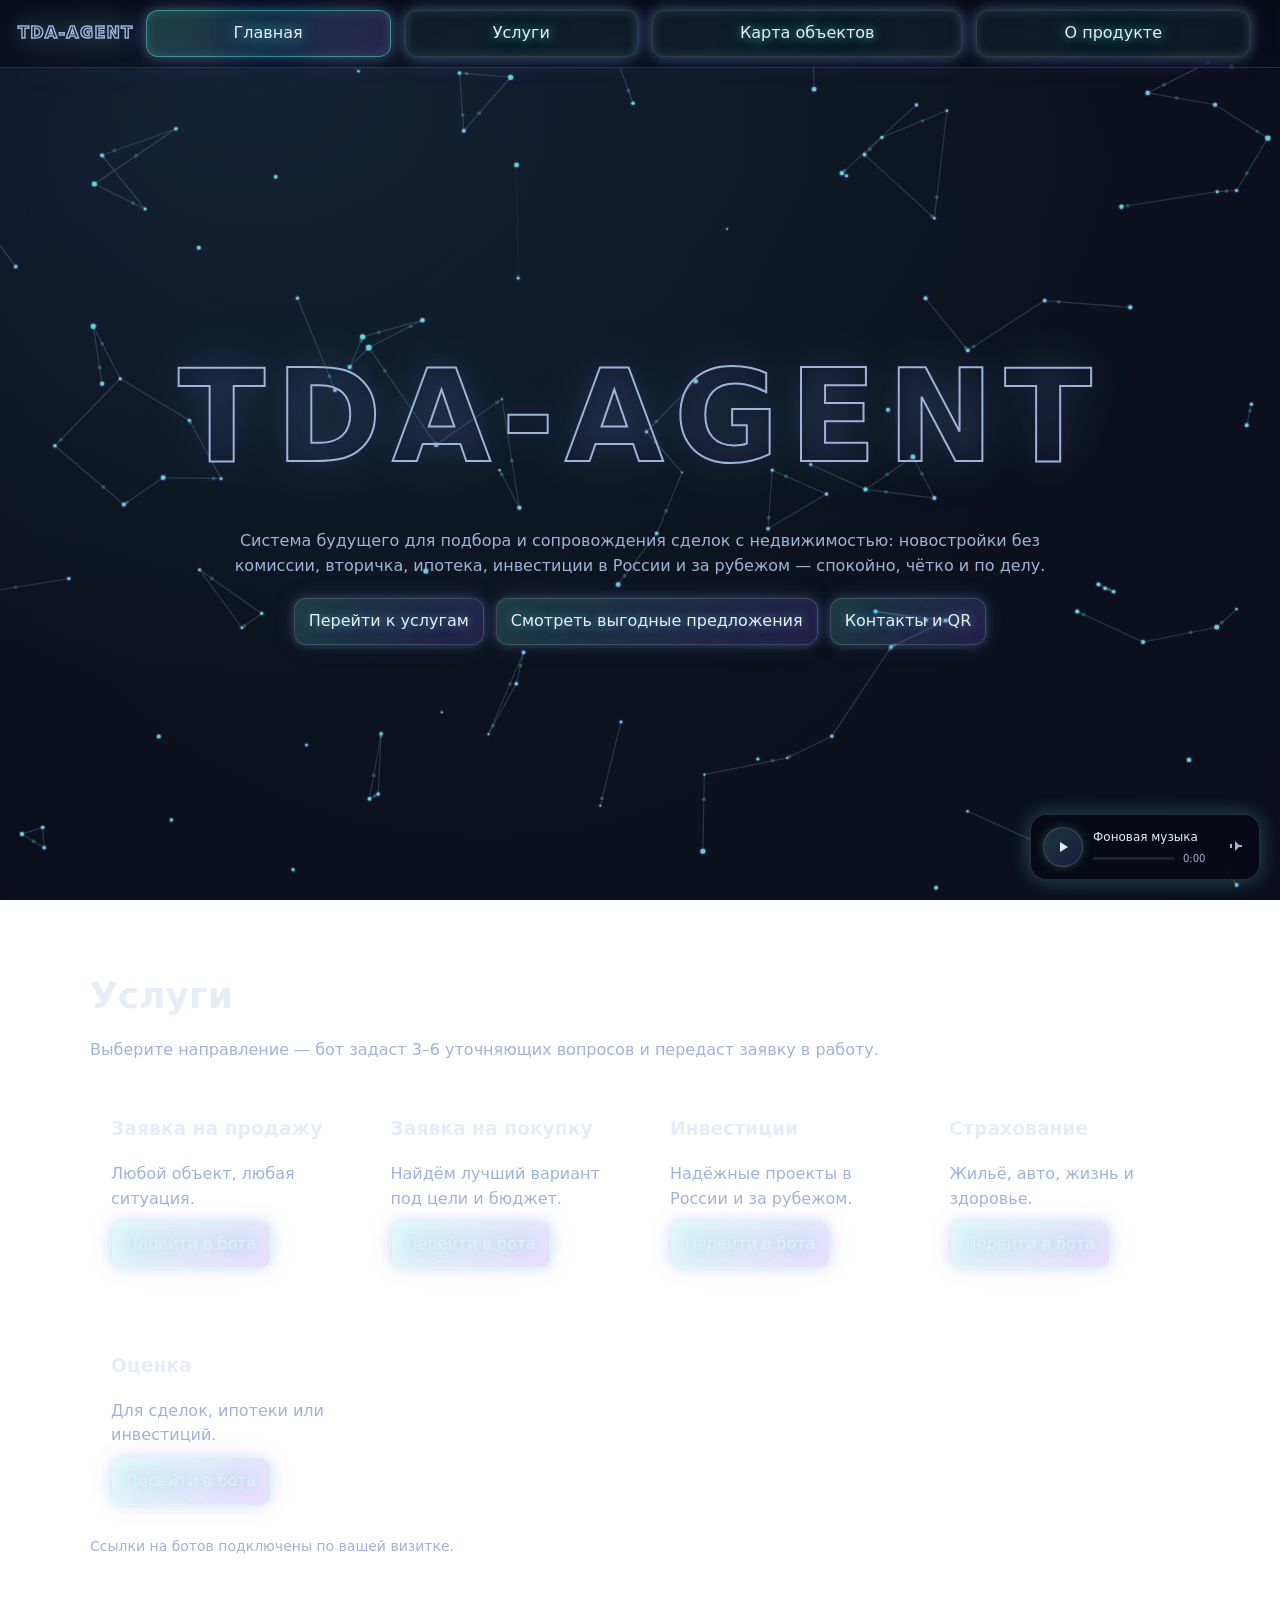
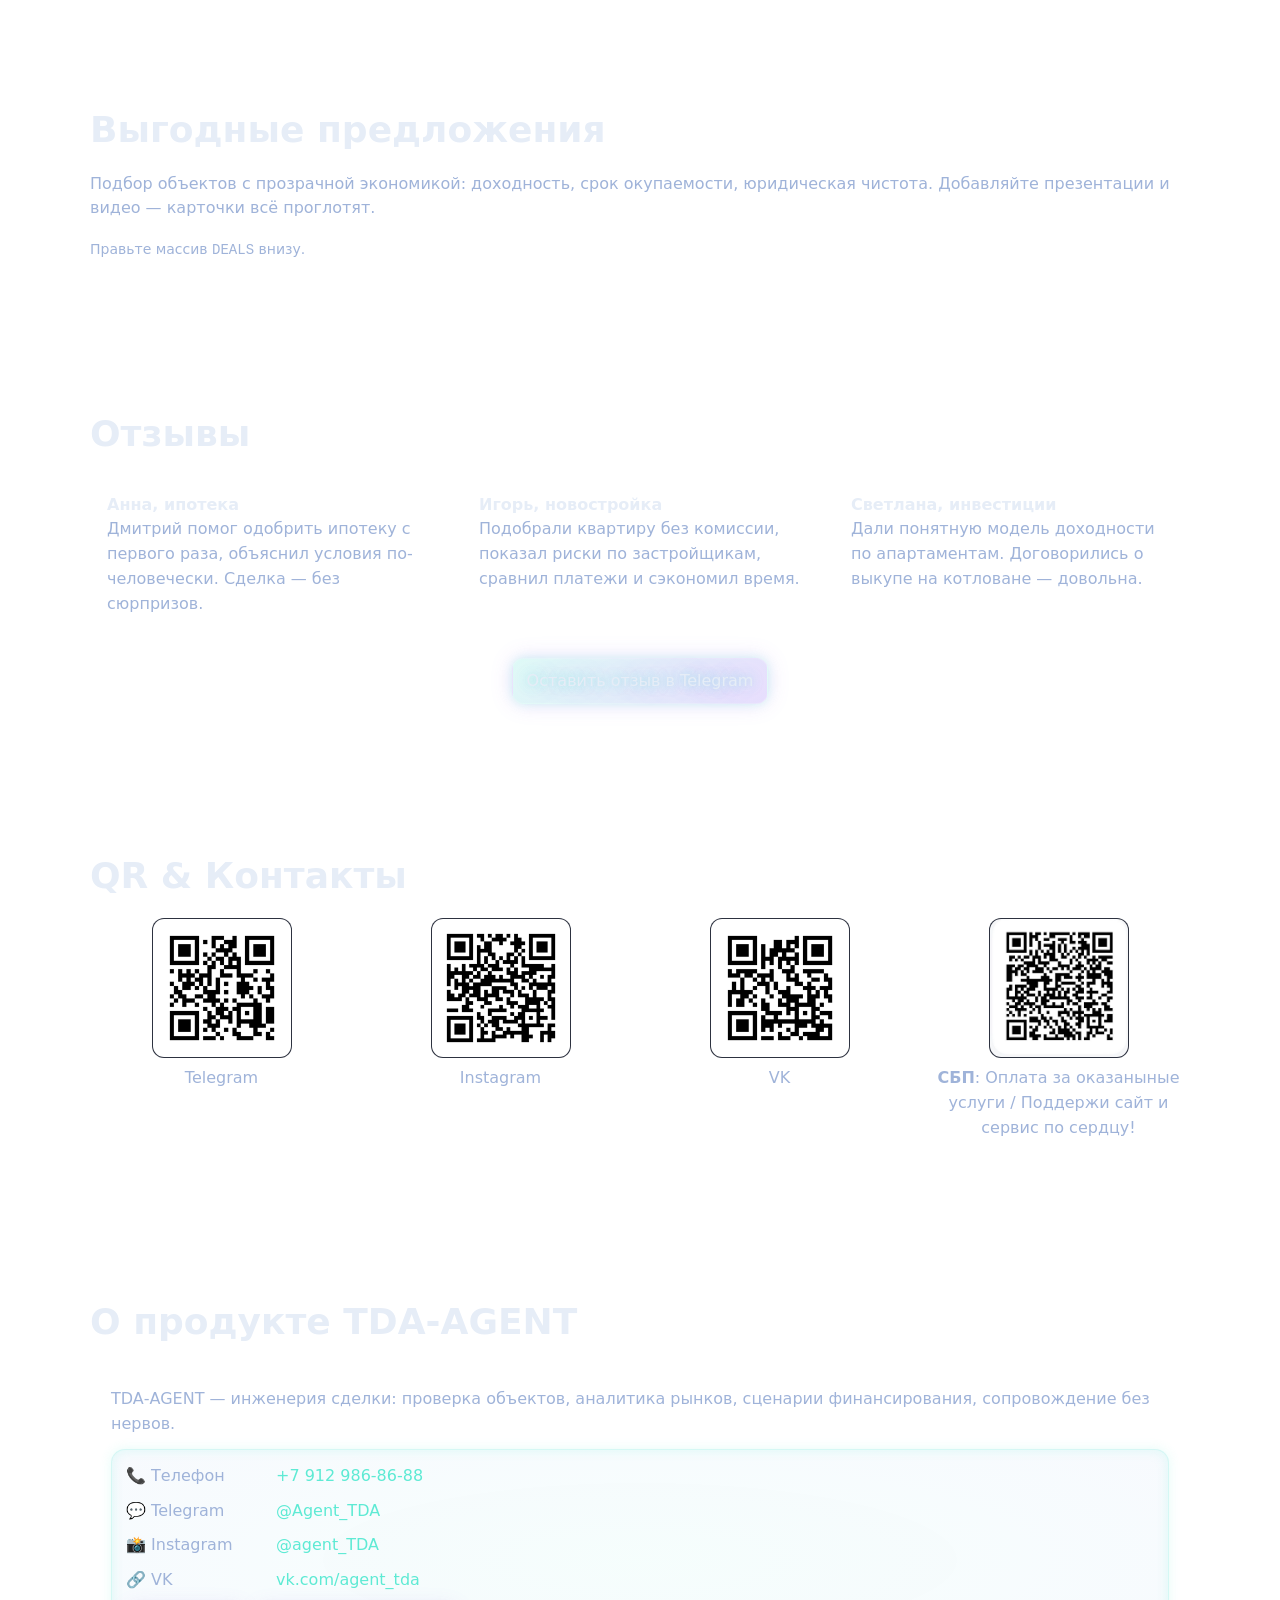
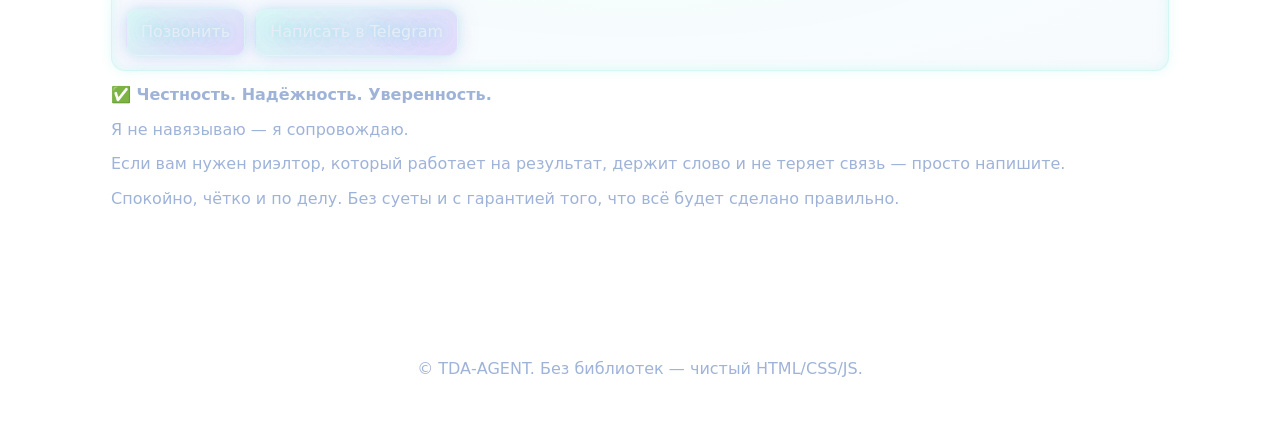
==== commit c0758d8e: "Update index.html" ====
--- a/index.html
+++ b/index.html
@@ -105,7 +105,7 @@
   </div>
   
   <audio id="bg-music" loop>
-    <source src="assets/music/test-audio.mp3" type="audio/mpeg">
+    <source src="assets/music/Jon_Hopkins_-_Open_Eye_Signal_remix.mp3" type="audio/mpeg">
     Ваш браузер не поддерживает аудио элемент.
   </audio>
 
